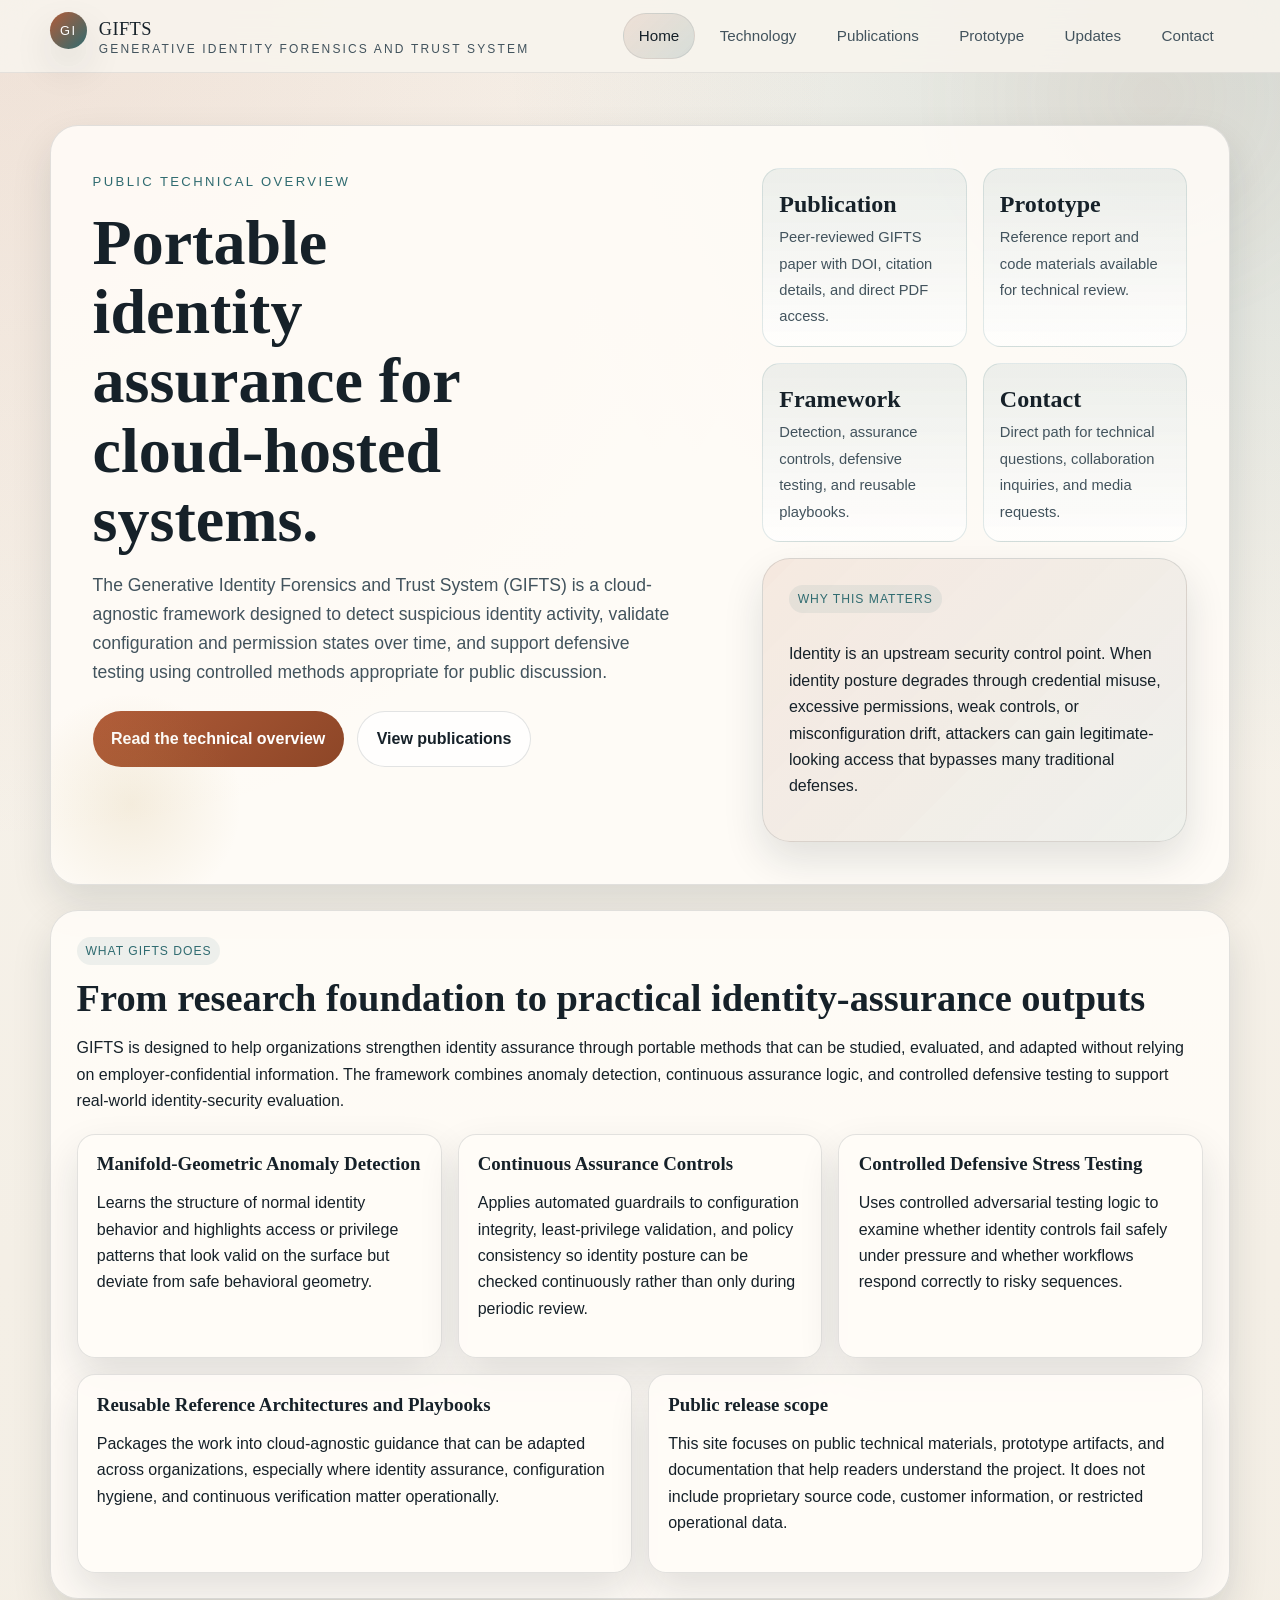
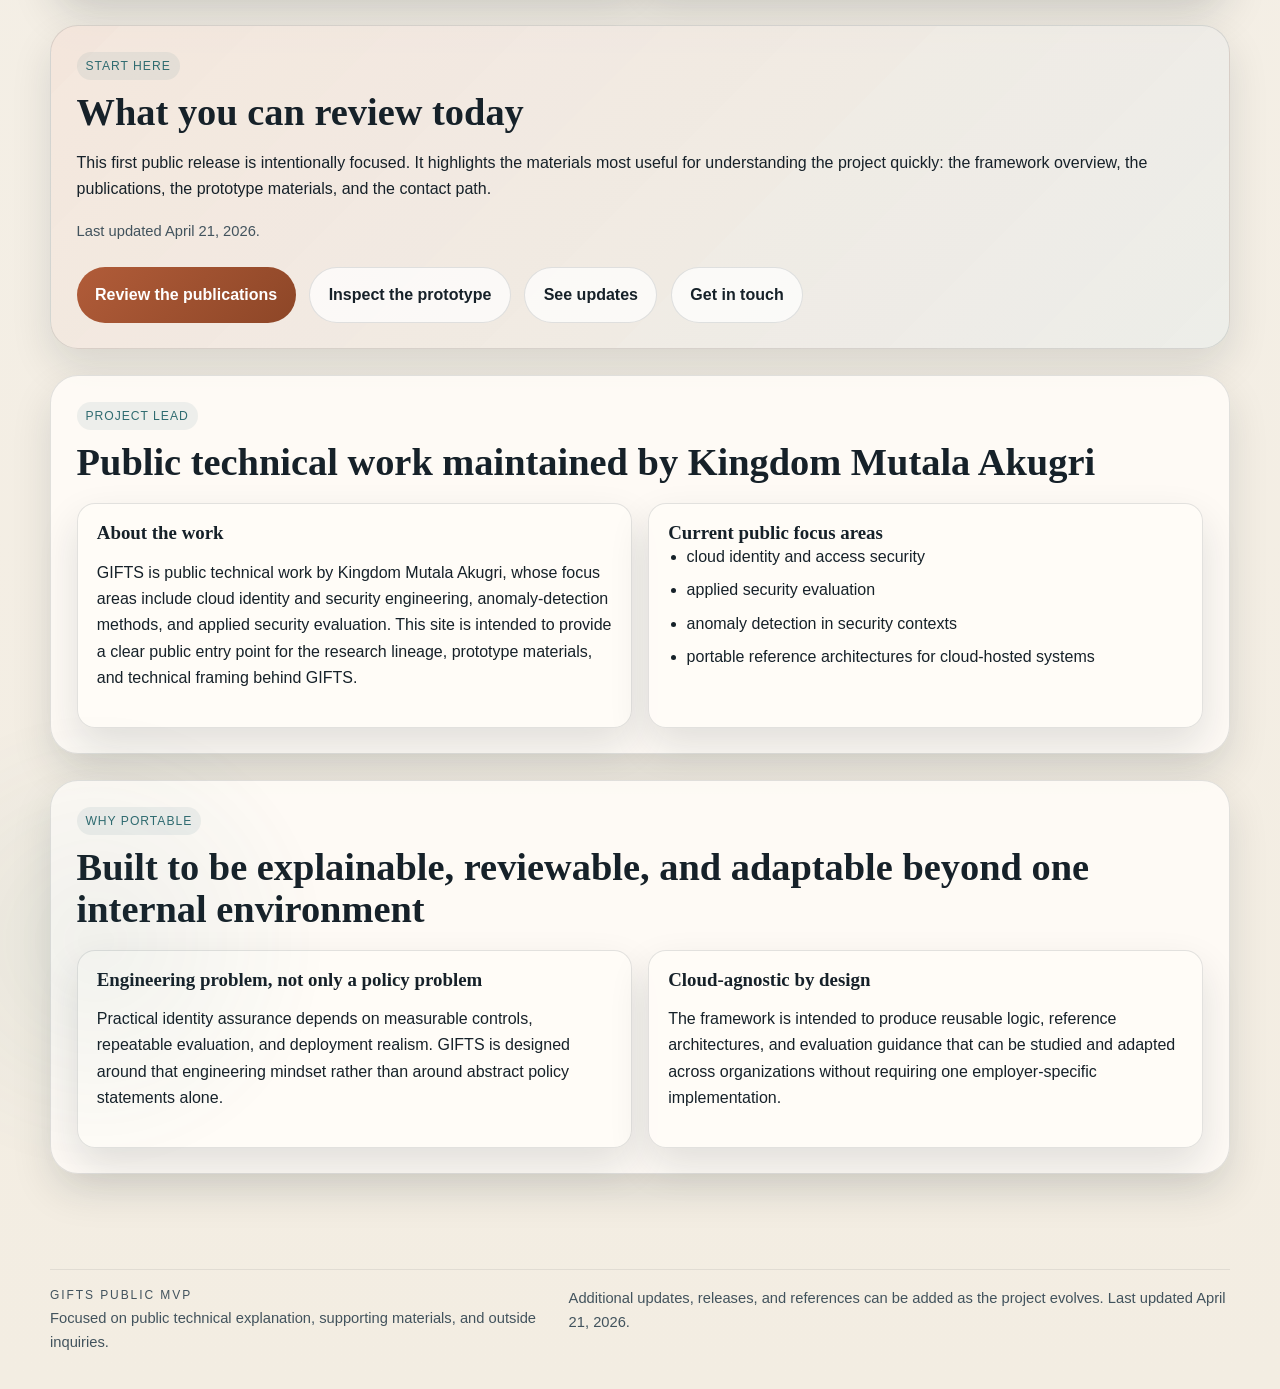
==== index.html @ 87188f66 "Add site icon and branded share card" ====
<!doctype html>
<html lang="en">
  <head>
    <meta charset="utf-8">
    <meta name="viewport" content="width=device-width, initial-scale=1">
    <title>GIFTS | Portable Identity Assurance</title>
    <meta name="author" content="Kingdom Mutala Akugri">
    <meta name="theme-color" content="#f4efe6">
    <meta
      name="description"
      content="GIFTS is a portable, cloud-agnostic identity-assurance framework for detecting suspicious identity activity, validating configuration and permission states, and supporting defensive testing in cloud-hosted systems."
    >
    <link rel="canonical" href="https://kakugri.github.io/gifts-site/">
    <meta property="og:title" content="GIFTS | Portable Identity Assurance">
    <meta
      property="og:description"
      content="Public technical overview of GIFTS, a portable identity-assurance framework for anomaly detection, continuous assurance, and defensive testing."
    >
    <meta property="og:type" content="website">
    <meta property="og:url" content="https://kakugri.github.io/gifts-site/">
    <meta property="og:site_name" content="GIFTS">
    <meta name="twitter:card" content="summary">
    <meta name="twitter:title" content="GIFTS | Portable Identity Assurance">
    <meta
      name="twitter:description"
      content="Public technical overview of GIFTS, a portable identity-assurance framework for anomaly detection, continuous assurance, and defensive testing."
    >
    <link rel="icon" href="favicon.svg" sizes="any" type="image/svg+xml">
    <meta property="og:image" content="https://kakugri.github.io/gifts-site/assets/gifts-social-card.svg">
    <meta property="og:image:type" content="image/svg+xml">
    <meta property="og:image:width" content="1200">
    <meta property="og:image:height" content="630">
    <meta property="og:image:alt" content="GIFTS public technical overview social card">
    <meta name="twitter:image" content="https://kakugri.github.io/gifts-site/assets/gifts-social-card.svg">
    <meta name="twitter:image:alt" content="GIFTS public technical overview social card">
    <link rel="stylesheet" href="styles.css">
  </head>
  <body>
    <div class="site-shell">
      <header class="topbar">
        <div class="wrap topbar-inner">
          <a class="brand" href="index.html">
            <span class="brand-mark">GI</span>
            <span class="brand-copy">
              <span class="brand-title">GIFTS</span>
              <span class="brand-subtitle">Generative Identity Forensics and Trust System</span>
            </span>
          </a>
          <nav class="nav" aria-label="Primary">
            <a aria-current="page" href="index.html">Home</a>
            <a href="technology.html">Technology</a>
            <a href="publications.html">Publications</a>
            <a href="prototype.html">Prototype</a>
            <a href="updates.html">Updates</a>
            <a href="contact.html">Contact</a>
          </nav>
        </div>
      </header>

      <main>
        <div class="wrap">
          <section class="hero">
            <div>
              <span class="eyebrow">Public technical overview</span>
              <h1>Portable identity assurance for cloud-hosted systems.</h1>
              <p class="lead">
                The Generative Identity Forensics and Trust System (GIFTS) is a cloud-agnostic
                framework designed to detect suspicious identity activity, validate configuration
                and permission states over time, and support defensive testing using controlled
                methods appropriate for public discussion.
              </p>
              <div class="hero-actions">
                <a class="button" href="technology.html">Read the technical overview</a>
                <a class="button-alt" href="publications.html">View publications</a>
              </div>
            </div>

            <aside class="hero-aside">
              <div class="metric-grid">
                <div class="metric">
                  <strong>Publication</strong>
                  <span>Peer-reviewed GIFTS paper with DOI, citation details, and direct PDF access.</span>
                </div>
                <div class="metric">
                  <strong>Prototype</strong>
                  <span>Reference report and code materials available for technical review.</span>
                </div>
                <div class="metric">
                  <strong>Framework</strong>
                  <span>Detection, assurance controls, defensive testing, and reusable playbooks.</span>
                </div>
                <div class="metric">
                  <strong>Contact</strong>
                  <span>Direct path for technical questions, collaboration inquiries, and media requests.</span>
                </div>
              </div>
              <div class="band">
                <span class="label">Why this matters</span>
                <p>
                  Identity is an upstream security control point. When identity posture degrades
                  through credential misuse, excessive permissions, weak controls, or
                  misconfiguration drift, attackers can gain legitimate-looking access that
                  bypasses many traditional defenses.
                </p>
              </div>
            </aside>
          </section>

          <section class="section section-card">
            <span class="label">What GIFTS does</span>
            <h2>From research foundation to practical identity-assurance outputs</h2>
            <p>
              GIFTS is designed to help organizations strengthen identity assurance through
              portable methods that can be studied, evaluated, and adapted without relying on
              employer-confidential information. The framework combines anomaly detection,
              continuous assurance logic, and controlled defensive testing to support real-world
              identity-security evaluation.
            </p>

            <div class="card-grid" style="margin-top: 1.2rem;">
              <article class="grid-card">
                <h3>Manifold-Geometric Anomaly Detection</h3>
                <p>
                  Learns the structure of normal identity behavior and highlights access or
                  privilege patterns that look valid on the surface but deviate from safe
                  behavioral geometry.
                </p>
              </article>

              <article class="grid-card">
                <h3>Continuous Assurance Controls</h3>
                <p>
                  Applies automated guardrails to configuration integrity, least-privilege
                  validation, and policy consistency so identity posture can be checked
                  continuously rather than only during periodic review.
                </p>
              </article>

              <article class="grid-card">
                <h3>Controlled Defensive Stress Testing</h3>
                <p>
                  Uses controlled adversarial testing logic to examine whether identity controls
                  fail safely under pressure and whether workflows respond correctly to risky
                  sequences.
                </p>
              </article>

              <article class="grid-card wide">
                <h3>Reusable Reference Architectures and Playbooks</h3>
                <p>
                  Packages the work into cloud-agnostic guidance that can be adapted across
                  organizations, especially where identity assurance, configuration hygiene, and
                  continuous verification matter operationally.
                </p>
              </article>

              <article class="grid-card wide">
                <h3>Public release scope</h3>
                <p>
                  This site focuses on public technical materials, prototype artifacts, and
                  documentation that help readers understand the project. It does not include
                  proprietary source code, customer information, or restricted operational data.
                </p>
              </article>
            </div>
          </section>

          <section class="section band">
            <span class="label">Start here</span>
            <h2>What you can review today</h2>
            <p>
              This first public release is intentionally focused. It highlights the materials most
              useful for understanding the project quickly: the framework overview, the
              publications, the prototype materials, and the contact path.
            </p>
            <p class="fine-print">Last updated April 21, 2026.</p>
            <div class="button-row">
              <a class="button" href="publications.html">Review the publications</a>
              <a class="button-alt" href="prototype.html">Inspect the prototype</a>
              <a class="button-alt" href="updates.html">See updates</a>
              <a class="button-alt" href="contact.html">Get in touch</a>
            </div>
          </section>

          <section class="section section-card">
            <span class="label">Project lead</span>
            <h2>Public technical work maintained by Kingdom Mutala Akugri</h2>
            <div class="card-grid" style="margin-top: 1.2rem;">
              <article class="grid-card wide">
                <h3>About the work</h3>
                <p>
                  GIFTS is public technical work by Kingdom Mutala Akugri, whose focus areas
                  include cloud identity and security engineering, anomaly-detection methods, and
                  applied security evaluation. This site is intended to provide a clear public
                  entry point for the research lineage, prototype materials, and technical framing
                  behind GIFTS.
                </p>
              </article>
              <article class="grid-card wide">
                <h3>Current public focus areas</h3>
                <ul class="stack-list">
                  <li>cloud identity and access security</li>
                  <li>applied security evaluation</li>
                  <li>anomaly detection in security contexts</li>
                  <li>portable reference architectures for cloud-hosted systems</li>
                </ul>
              </article>
            </div>
          </section>

          <section class="section section-card">
            <span class="label">Why portable</span>
            <h2>Built to be explainable, reviewable, and adaptable beyond one internal environment</h2>
            <div class="card-grid" style="margin-top: 1.2rem;">
              <article class="grid-card wide">
                <h3>Engineering problem, not only a policy problem</h3>
                <p>
                  Practical identity assurance depends on measurable controls, repeatable
                  evaluation, and deployment realism. GIFTS is designed around that engineering
                  mindset rather than around abstract policy statements alone.
                </p>
              </article>
              <article class="grid-card wide">
                <h3>Cloud-agnostic by design</h3>
                <p>
                  The framework is intended to produce reusable logic, reference architectures, and
                  evaluation guidance that can be studied and adapted across organizations without
                  requiring one employer-specific implementation.
                </p>
              </article>
            </div>
          </section>
        </div>
      </main>

      <footer class="footer">
        <div class="wrap footer-inner">
          <div>
            <div class="small-caps">GIFTS public MVP</div>
            <div>Focused on public technical explanation, supporting materials, and outside inquiries.</div>
          </div>
          <div class="fine-print">
            Additional updates, releases, and references can be added as the project evolves. Last
            updated April 21, 2026.
          </div>
        </div>
      </footer>
    </div>
  </body>
</html>
---- styles.css ----
:root {
  --paper: #f4efe6;
  --paper-strong: #fbf7f1;
  --ink: #162129;
  --ink-soft: #42535d;
  --accent: #b15c39;
  --accent-deep: #8d4627;
  --teal: #2f6b70;
  --gold: #b89447;
  --line: rgba(22, 33, 41, 0.12);
  --shadow: 0 18px 40px rgba(17, 34, 40, 0.12);
  --radius-lg: 28px;
  --radius-md: 18px;
  --radius-sm: 12px;
  --max: 1180px;
  --heading-font: "Iowan Old Style", "Palatino Linotype", "Book Antiqua", Palatino, serif;
  --body-font: "Gill Sans", "Trebuchet MS", Verdana, sans-serif;
}

* {
  box-sizing: border-box;
}

html {
  scroll-behavior: smooth;
}

body {
  margin: 0;
  font-family: var(--body-font);
  color: var(--ink);
  background:
    radial-gradient(circle at top left, rgba(177, 92, 57, 0.12), transparent 26%),
    radial-gradient(circle at top right, rgba(47, 107, 112, 0.16), transparent 24%),
    linear-gradient(180deg, #f8f4ed 0%, var(--paper) 42%, #f3ede2 100%);
  line-height: 1.65;
}

a {
  color: inherit;
}

img {
  max-width: 100%;
}

.site-shell {
  position: relative;
  overflow: hidden;
}

.site-shell::before,
.site-shell::after {
  content: "";
  position: absolute;
  inset: auto;
  width: 32rem;
  height: 32rem;
  border-radius: 50%;
  pointer-events: none;
  filter: blur(10px);
  opacity: 0.42;
}

.site-shell::before {
  top: -10rem;
  right: -8rem;
  background: radial-gradient(circle, rgba(177, 92, 57, 0.16) 0%, transparent 68%);
}

.site-shell::after {
  bottom: 12rem;
  left: -10rem;
  background: radial-gradient(circle, rgba(47, 107, 112, 0.16) 0%, transparent 66%);
}

.wrap {
  width: min(calc(100% - 2rem), var(--max));
  margin: 0 auto;
}

.topbar {
  position: sticky;
  top: 0;
  z-index: 40;
  backdrop-filter: blur(16px);
  background: rgba(248, 244, 237, 0.88);
  border-bottom: 1px solid rgba(22, 33, 41, 0.08);
}

.topbar-inner {
  display: flex;
  align-items: center;
  justify-content: space-between;
  gap: 1.25rem;
  min-height: 4.5rem;
}

.brand {
  text-decoration: none;
  display: inline-flex;
  align-items: baseline;
  gap: 0.75rem;
}

.brand-mark {
  display: inline-flex;
  align-items: center;
  justify-content: center;
  width: 2.3rem;
  height: 2.3rem;
  border-radius: 50%;
  background: linear-gradient(135deg, var(--accent), var(--teal));
  color: white;
  font-size: 0.8rem;
  letter-spacing: 0.12em;
  text-transform: uppercase;
  box-shadow: var(--shadow);
}

.brand-copy {
  display: grid;
  gap: 0.08rem;
}

.brand-title {
  font-family: var(--heading-font);
  font-size: 1.15rem;
  line-height: 1;
  letter-spacing: 0.02em;
}

.brand-subtitle {
  font-size: 0.75rem;
  text-transform: uppercase;
  letter-spacing: 0.18em;
  color: var(--ink-soft);
}

.nav {
  display: flex;
  flex-wrap: wrap;
  justify-content: flex-end;
  gap: 0.5rem;
}

.nav a {
  text-decoration: none;
  padding: 0.58rem 0.95rem;
  border-radius: 999px;
  color: var(--ink-soft);
  font-size: 0.95rem;
  border: 1px solid transparent;
  transition: 140ms ease;
}

.nav a:hover,
.nav a:focus-visible {
  border-color: rgba(22, 33, 41, 0.1);
  color: var(--ink);
  background: rgba(255, 255, 255, 0.55);
}

.nav a[aria-current="page"] {
  background: linear-gradient(135deg, rgba(177, 92, 57, 0.12), rgba(47, 107, 112, 0.16));
  color: var(--ink);
  border-color: rgba(22, 33, 41, 0.08);
}

main {
  padding: 3.25rem 0 4.5rem;
}

.hero,
.page-hero,
.section-card,
.band,
.grid-card,
.timeline-card,
.contact-card,
.publication-card,
.prototype-card {
  position: relative;
  background: rgba(255, 252, 247, 0.88);
  border: 1px solid var(--line);
  box-shadow: var(--shadow);
}

.hero {
  display: grid;
  grid-template-columns: 1.2fr 0.8fr;
  gap: 2rem;
  padding: 2.6rem;
  border-radius: var(--radius-lg);
  overflow: hidden;
}

.hero::after,
.page-hero::after {
  content: "";
  position: absolute;
  inset: auto auto -2rem -2rem;
  width: 14rem;
  height: 14rem;
  border-radius: 50%;
  background: radial-gradient(circle, rgba(184, 148, 71, 0.14), transparent 70%);
  pointer-events: none;
}

.eyebrow {
  display: inline-block;
  font-size: 0.82rem;
  text-transform: uppercase;
  letter-spacing: 0.18em;
  color: var(--teal);
  margin-bottom: 1rem;
}

h1,
h2,
h3 {
  margin: 0;
  font-family: var(--heading-font);
  font-weight: 600;
  line-height: 1.08;
}

h1 {
  font-size: clamp(2.4rem, 5vw, 4.3rem);
  max-width: 13ch;
}

h2 {
  font-size: clamp(1.65rem, 3vw, 2.45rem);
}

h3 {
  font-size: 1.18rem;
}

.lead {
  font-size: 1.1rem;
  color: var(--ink-soft);
  max-width: 60ch;
}

.hero-actions,
.button-row {
  display: flex;
  flex-wrap: wrap;
  gap: 0.85rem;
  margin-top: 1.5rem;
}

.button,
.button-alt {
  display: inline-flex;
  align-items: center;
  justify-content: center;
  gap: 0.5rem;
  text-decoration: none;
  padding: 0.86rem 1.15rem;
  border-radius: 999px;
  font-weight: 600;
  transition: 140ms ease;
}

.button {
  background: linear-gradient(135deg, var(--accent), var(--accent-deep));
  color: white;
}

.button-alt {
  border: 1px solid rgba(22, 33, 41, 0.12);
  color: var(--ink);
  background: rgba(255, 255, 255, 0.72);
}

.button:hover,
.button:focus-visible,
.button-alt:hover,
.button-alt:focus-visible {
  transform: translateY(-1px);
}

.hero-aside {
  display: grid;
  gap: 1rem;
  align-content: start;
}

.metric-grid,
.card-grid,
.publication-grid,
.contact-grid {
  display: grid;
  gap: 1rem;
}

.metric-grid {
  grid-template-columns: repeat(2, minmax(0, 1fr));
}

.metric {
  padding: 1rem;
  border-radius: var(--radius-md);
  background: linear-gradient(180deg, rgba(47, 107, 112, 0.08), rgba(255, 255, 255, 0.72));
  border: 1px solid rgba(47, 107, 112, 0.14);
}

.metric strong {
  display: block;
  font-size: 1.5rem;
  font-family: var(--heading-font);
}

.metric span {
  color: var(--ink-soft);
  font-size: 0.92rem;
}

.page-hero {
  padding: 2.25rem 2.3rem;
  border-radius: var(--radius-lg);
  margin-bottom: 1.75rem;
}

.page-hero p {
  margin-bottom: 0;
}

.section {
  margin-top: 1.6rem;
}

.section-card,
.band {
  padding: 1.6rem;
  border-radius: var(--radius-lg);
}

.band {
  background:
    linear-gradient(135deg, rgba(177, 92, 57, 0.12), rgba(47, 107, 112, 0.08)),
    rgba(255, 252, 247, 0.82);
}

.card-grid {
  grid-template-columns: repeat(12, minmax(0, 1fr));
}

.grid-card,
.publication-card,
.prototype-card,
.contact-card,
.timeline-card {
  padding: 1.2rem;
  border-radius: var(--radius-md);
}

.grid-card {
  grid-column: span 4;
}

.grid-card.wide {
  grid-column: span 6;
}

.publication-grid {
  grid-template-columns: repeat(2, minmax(0, 1fr));
}

.contact-grid {
  grid-template-columns: repeat(3, minmax(0, 1fr));
}

.label {
  display: inline-block;
  padding: 0.25rem 0.55rem;
  border-radius: 999px;
  background: rgba(47, 107, 112, 0.08);
  color: var(--teal);
  font-size: 0.76rem;
  letter-spacing: 0.08em;
  text-transform: uppercase;
  margin-bottom: 0.8rem;
}

.inline-email {
  color: var(--accent-deep);
  font-weight: 600;
  text-decoration-thickness: 0.08em;
}

.inline-list,
.stack-list {
  margin: 0;
  padding-left: 1.15rem;
}

.stack-list li + li,
.inline-list li + li {
  margin-top: 0.45rem;
}

.timeline {
  display: grid;
  gap: 1rem;
}

.timeline-card {
  border-left: 4px solid rgba(177, 92, 57, 0.45);
}

.cta-strip {
  display: grid;
  grid-template-columns: 1fr auto;
  gap: 1rem;
  align-items: center;
}

.fine-print {
  color: var(--ink-soft);
  font-size: 0.92rem;
}

.footer {
  padding: 1.4rem 0 2.2rem;
  color: var(--ink-soft);
  font-size: 0.92rem;
}

.footer-inner {
  display: flex;
  justify-content: space-between;
  gap: 1rem;
  border-top: 1px solid rgba(22, 33, 41, 0.08);
  padding-top: 1rem;
}

.small-caps {
  text-transform: uppercase;
  letter-spacing: 0.16em;
  font-size: 0.75rem;
  color: var(--ink-soft);
}

@media (max-width: 960px) {
  .hero,
  .cta-strip,
  .publication-grid,
  .contact-grid {
    grid-template-columns: 1fr;
  }

  .metric-grid {
    grid-template-columns: repeat(2, minmax(0, 1fr));
  }

  .grid-card,
  .grid-card.wide {
    grid-column: span 12;
  }

  .topbar-inner,
  .footer-inner {
    flex-direction: column;
    align-items: flex-start;
  }
}

@media (max-width: 640px) {
  body {
    line-height: 1.58;
  }

  main {
    padding-top: 2rem;
  }

  .hero,
  .page-hero,
  .section-card,
  .band {
    padding: 1.3rem;
  }

  .metric-grid {
    grid-template-columns: 1fr;
  }

  .nav {
    justify-content: flex-start;
  }
}
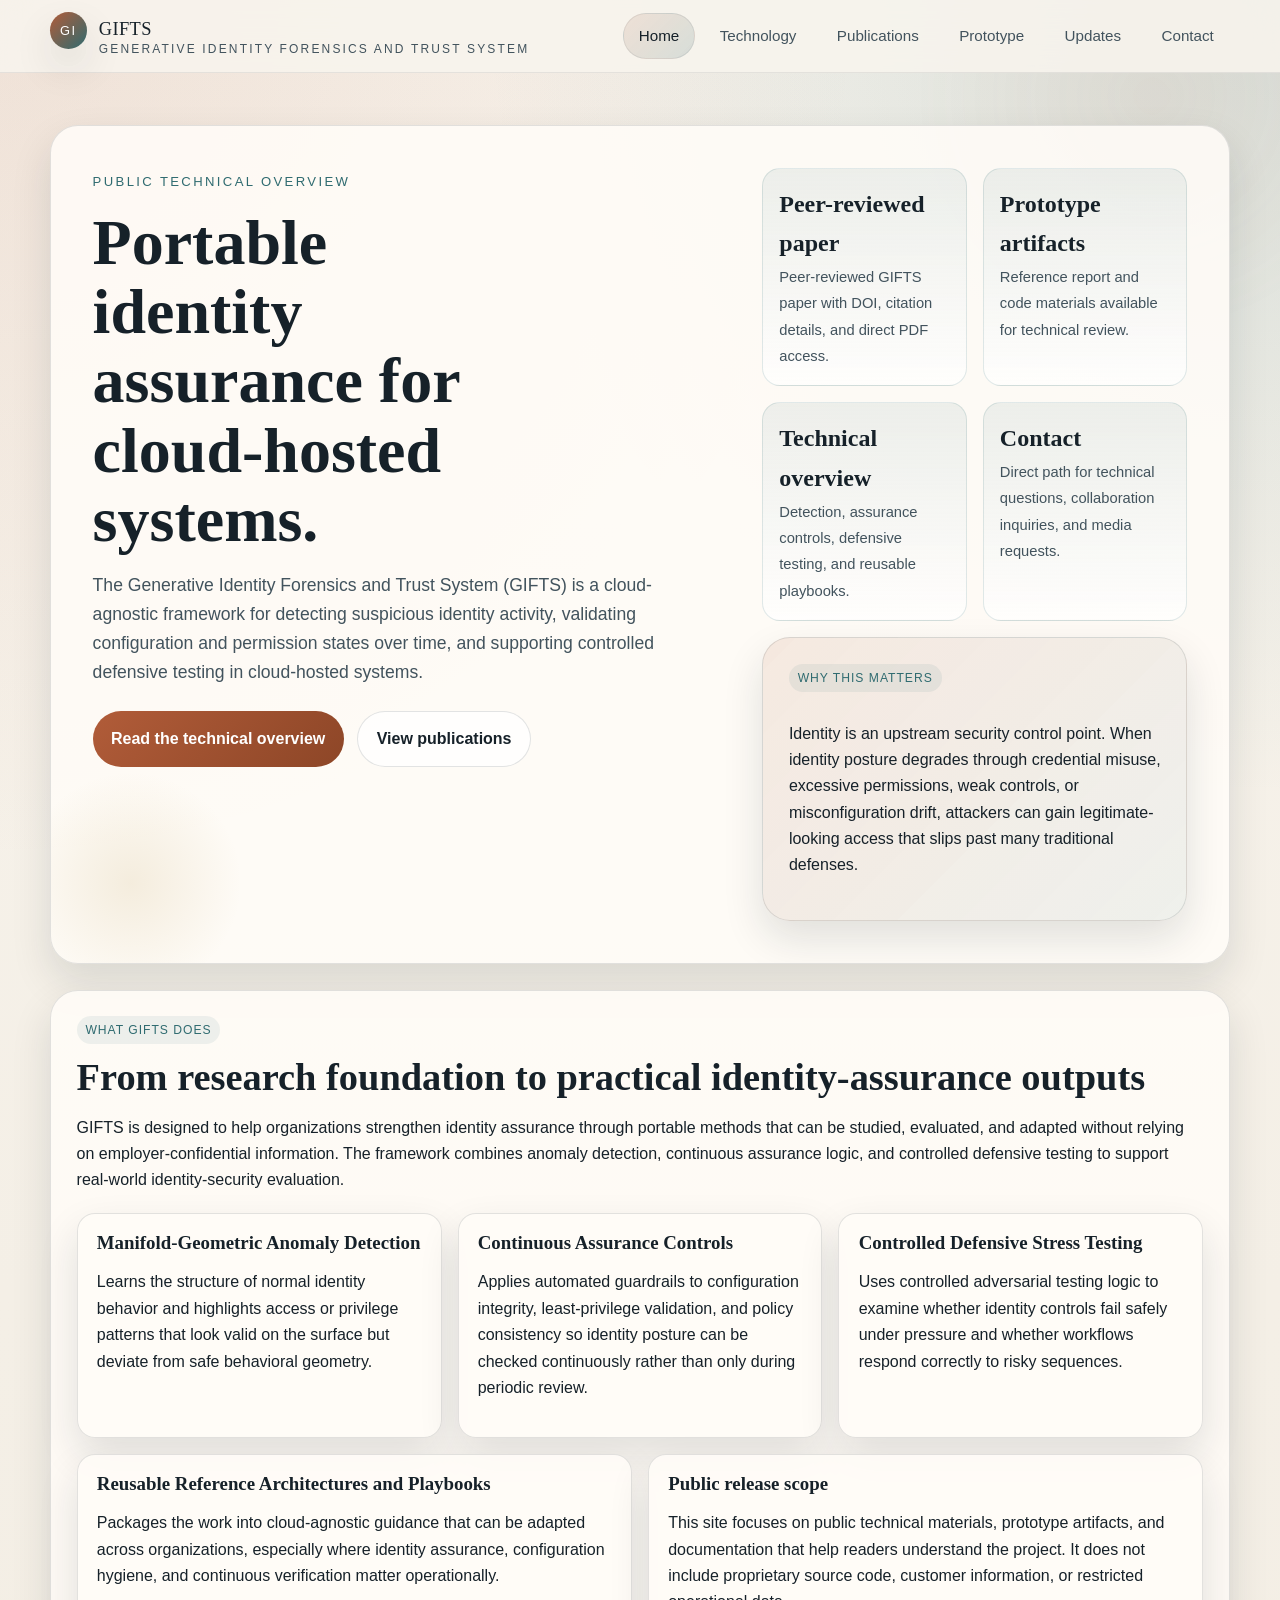
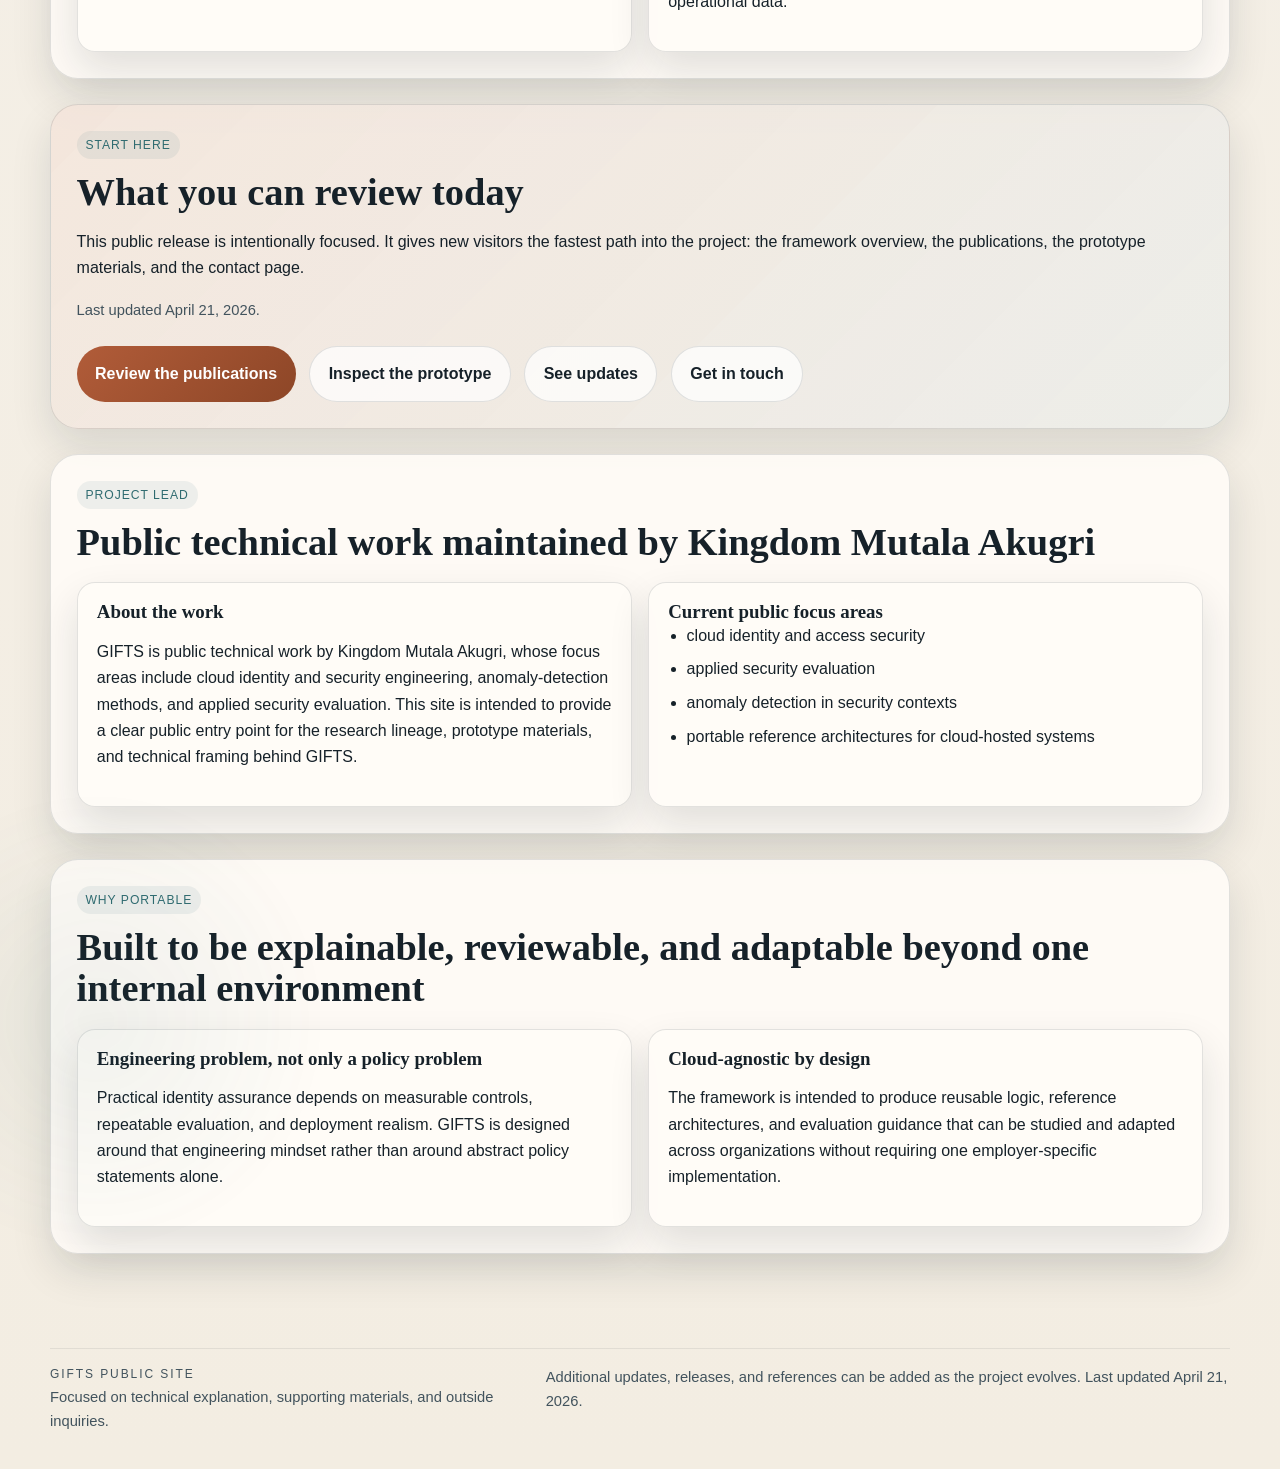
==== commit 2a14ee8e: "Polish public site copy for visitors" ====
--- a/index.html
+++ b/index.html
@@ -30,9 +30,9 @@
     <meta property="og:image:type" content="image/svg+xml">
     <meta property="og:image:width" content="1200">
     <meta property="og:image:height" content="630">
-    <meta property="og:image:alt" content="GIFTS public technical overview social card">
+    <meta property="og:image:alt" content="GIFTS public site share card">
     <meta name="twitter:image" content="https://kakugri.github.io/gifts-site/assets/gifts-social-card.svg">
-    <meta name="twitter:image:alt" content="GIFTS public technical overview social card">
+    <meta name="twitter:image:alt" content="GIFTS public site share card">
     <link rel="stylesheet" href="styles.css">
   </head>
   <body>
@@ -65,9 +65,9 @@
               <h1>Portable identity assurance for cloud-hosted systems.</h1>
               <p class="lead">
                 The Generative Identity Forensics and Trust System (GIFTS) is a cloud-agnostic
-                framework designed to detect suspicious identity activity, validate configuration
-                and permission states over time, and support defensive testing using controlled
-                methods appropriate for public discussion.
+                framework for detecting suspicious identity activity, validating configuration and
+                permission states over time, and supporting controlled defensive testing in
+                cloud-hosted systems.
               </p>
               <div class="hero-actions">
                 <a class="button" href="technology.html">Read the technical overview</a>
@@ -78,15 +78,15 @@
             <aside class="hero-aside">
               <div class="metric-grid">
                 <div class="metric">
-                  <strong>Publication</strong>
+                  <strong>Peer-reviewed paper</strong>
                   <span>Peer-reviewed GIFTS paper with DOI, citation details, and direct PDF access.</span>
                 </div>
                 <div class="metric">
-                  <strong>Prototype</strong>
+                  <strong>Prototype artifacts</strong>
                   <span>Reference report and code materials available for technical review.</span>
                 </div>
                 <div class="metric">
-                  <strong>Framework</strong>
+                  <strong>Technical overview</strong>
                   <span>Detection, assurance controls, defensive testing, and reusable playbooks.</span>
                 </div>
                 <div class="metric">
@@ -99,8 +99,8 @@
                 <p>
                   Identity is an upstream security control point. When identity posture degrades
                   through credential misuse, excessive permissions, weak controls, or
-                  misconfiguration drift, attackers can gain legitimate-looking access that
-                  bypasses many traditional defenses.
+                  misconfiguration drift, attackers can gain legitimate-looking access that slips
+                  past many traditional defenses.
                 </p>
               </div>
             </aside>
@@ -169,9 +169,9 @@
             <span class="label">Start here</span>
             <h2>What you can review today</h2>
             <p>
-              This first public release is intentionally focused. It highlights the materials most
-              useful for understanding the project quickly: the framework overview, the
-              publications, the prototype materials, and the contact path.
+              This public release is intentionally focused. It gives new visitors the fastest path
+              into the project: the framework overview, the publications, the prototype materials,
+              and the contact page.
             </p>
             <p class="fine-print">Last updated April 21, 2026.</p>
             <div class="button-row">
@@ -236,8 +236,8 @@
       <footer class="footer">
         <div class="wrap footer-inner">
           <div>
-            <div class="small-caps">GIFTS public MVP</div>
-            <div>Focused on public technical explanation, supporting materials, and outside inquiries.</div>
+            <div class="small-caps">GIFTS public site</div>
+            <div>Focused on technical explanation, supporting materials, and outside inquiries.</div>
           </div>
           <div class="fine-print">
             Additional updates, releases, and references can be added as the project evolves. Last
--- a/styles.css
+++ b/styles.css
@@ -320,13 +320,38 @@
 }
 
 .page-hero {
-  padding: 2.25rem 2.3rem;
+  display: grid;
+  gap: 0.9rem;
+  align-items: start;
+  padding: clamp(1.85rem, 3.5vw, 2.55rem);
   border-radius: var(--radius-lg);
   margin-bottom: 1.75rem;
+  width: min(100%, 52rem);
+  overflow: hidden;
+}
+
+.page-hero::before {
+  content: "";
+  position: absolute;
+  top: 1.2rem;
+  right: 1.25rem;
+  width: 8.5rem;
+  height: 8.5rem;
+  border-radius: 50%;
+  background: radial-gradient(circle, rgba(47, 107, 112, 0.1) 0%, rgba(47, 107, 112, 0.03) 55%, transparent 72%);
+  pointer-events: none;
+}
+
+.page-hero h1 {
+  max-width: 18ch;
 }
 
 .page-hero p {
   margin-bottom: 0;
+}
+
+.page-hero .lead {
+  max-width: 56ch;
 }
 
 .section {
@@ -485,6 +510,10 @@
     padding: 1.3rem;
   }
 
+  .page-hero h1 {
+    max-width: none;
+  }
+
   .metric-grid {
     grid-template-columns: 1fr;
   }
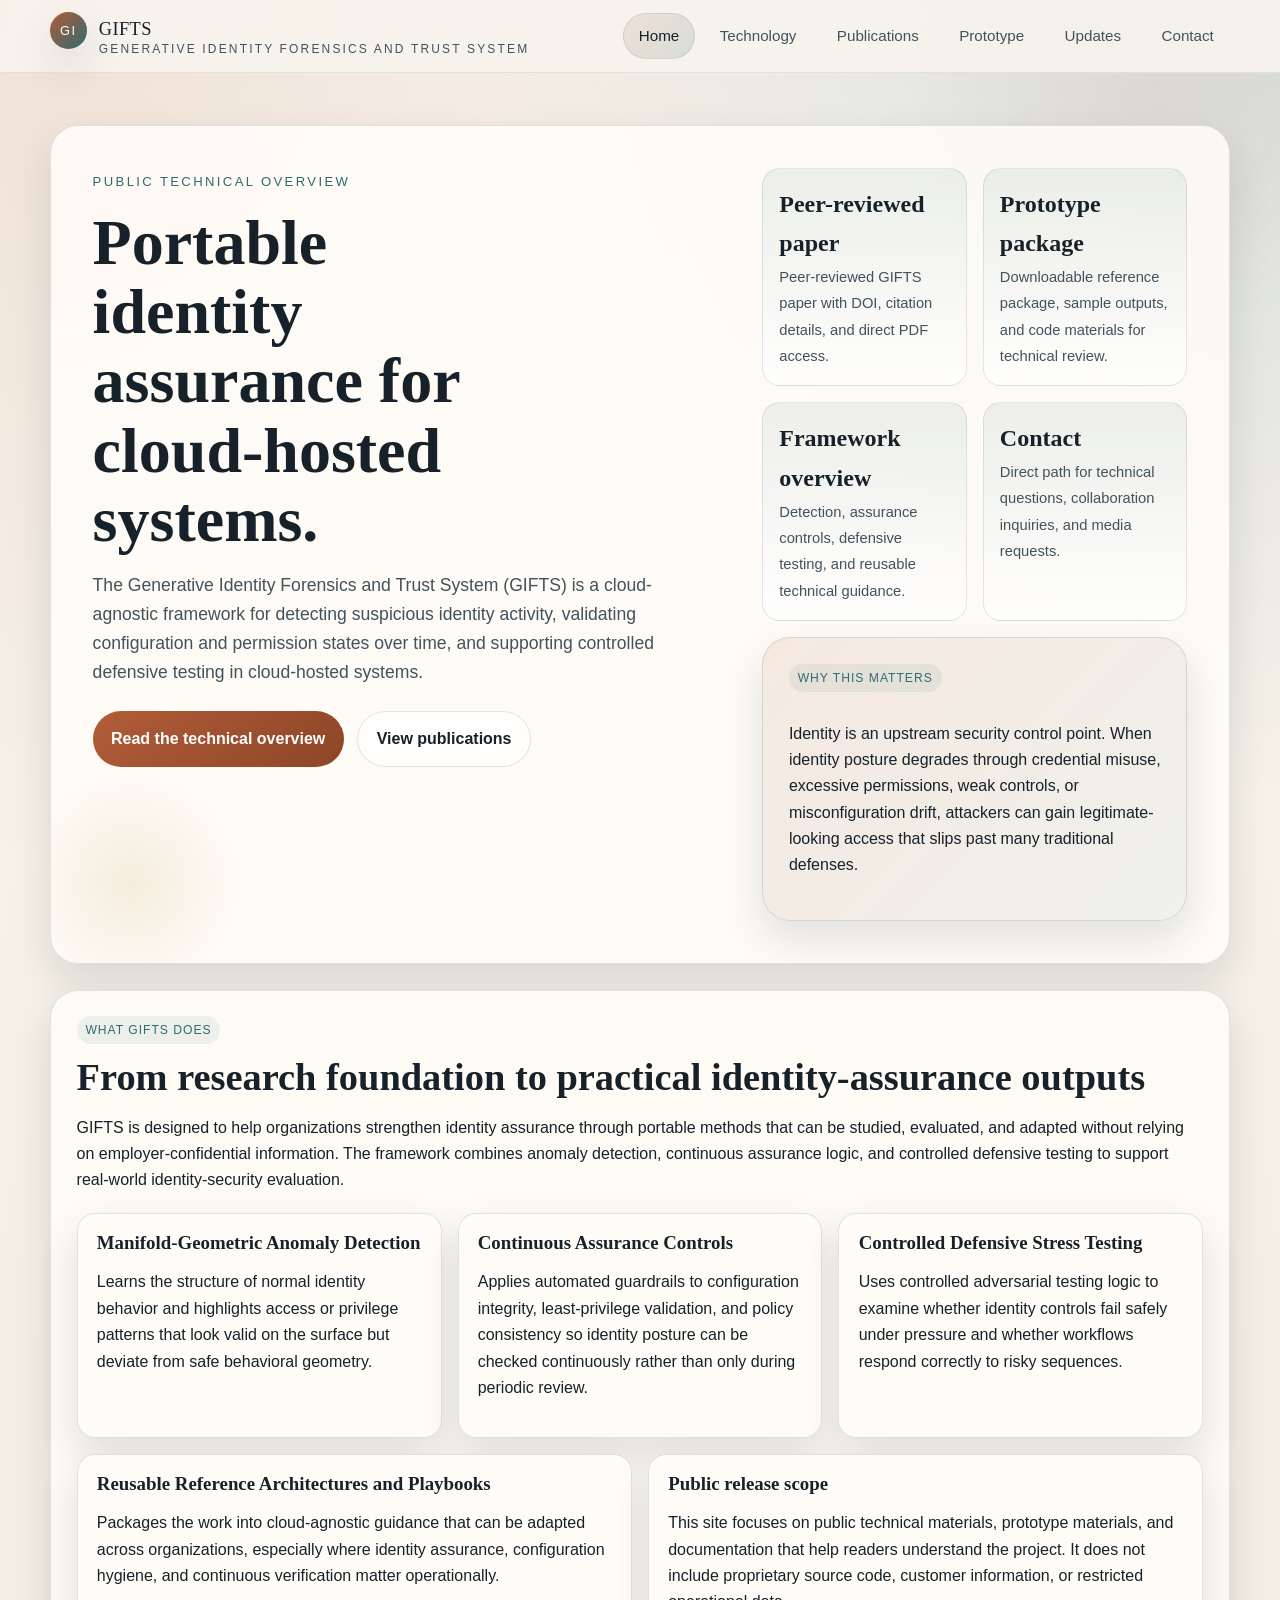
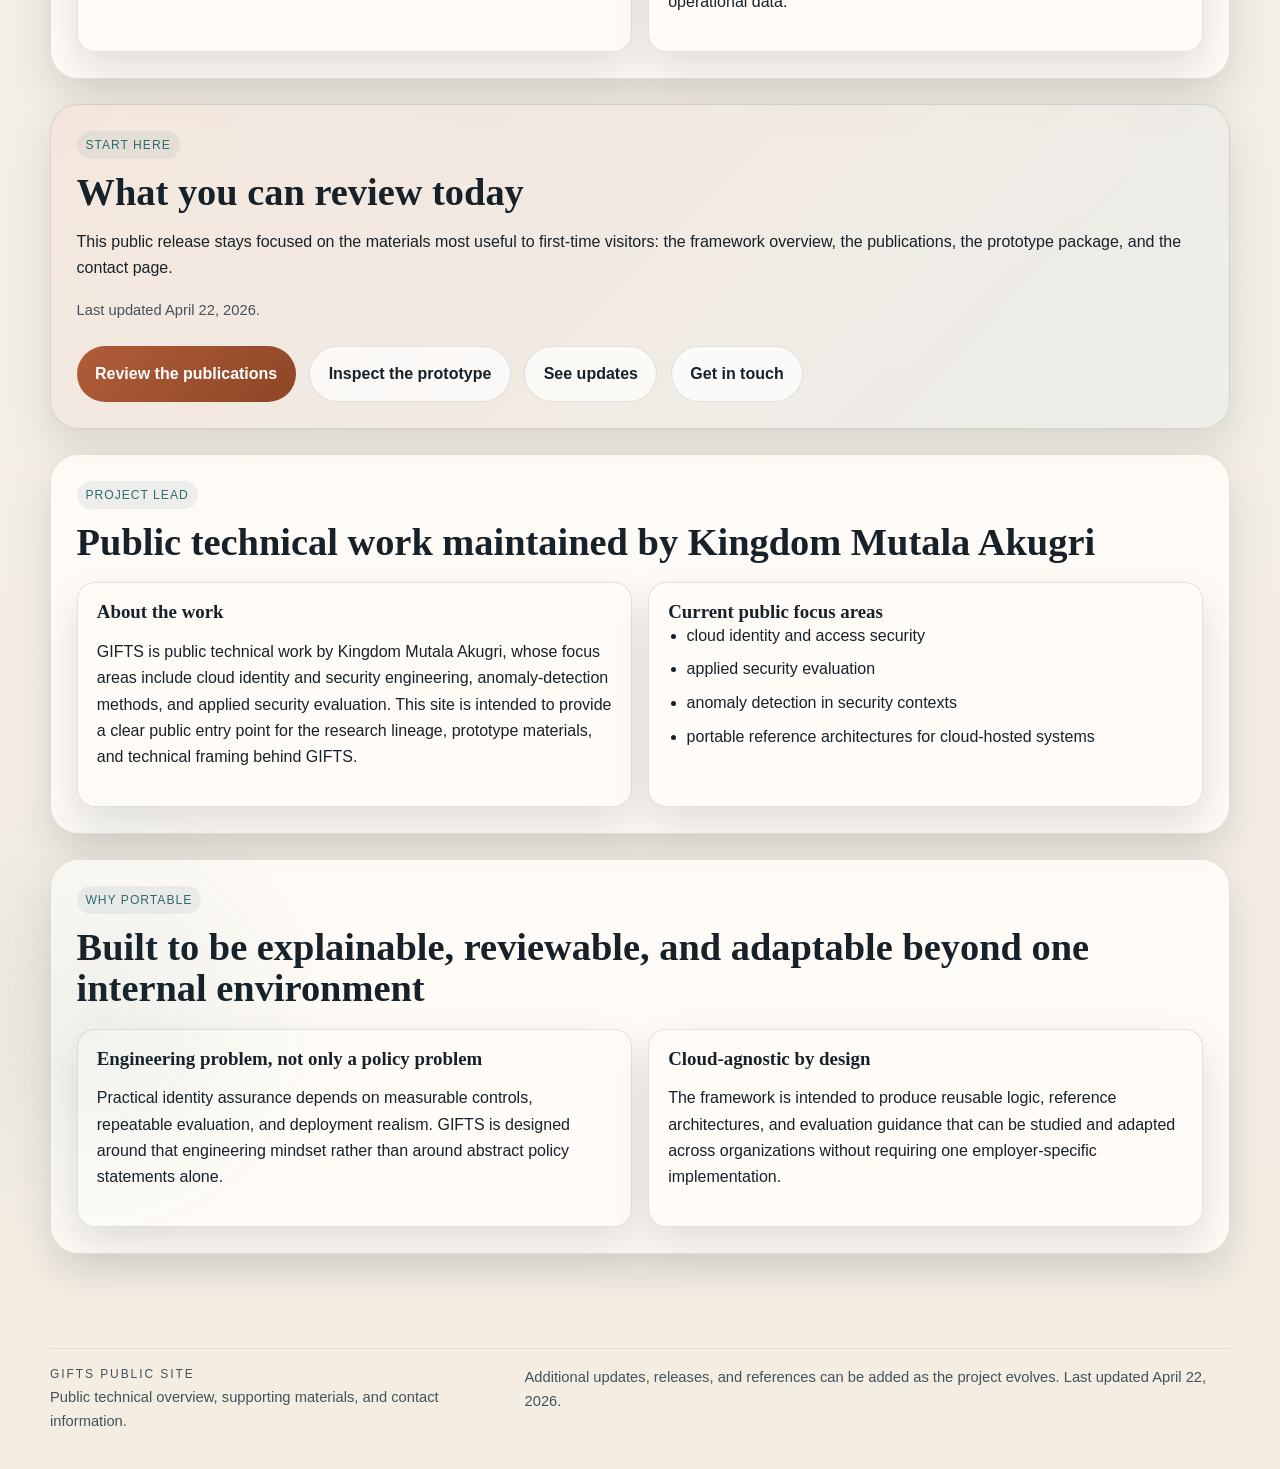
==== commit b593e64f: "Polish public site page copy" ====
--- a/index.html
+++ b/index.html
@@ -82,12 +82,12 @@
                   <span>Peer-reviewed GIFTS paper with DOI, citation details, and direct PDF access.</span>
                 </div>
                 <div class="metric">
-                  <strong>Prototype artifacts</strong>
-                  <span>Reference report and code materials available for technical review.</span>
-                </div>
-                <div class="metric">
-                  <strong>Technical overview</strong>
-                  <span>Detection, assurance controls, defensive testing, and reusable playbooks.</span>
+                  <strong>Prototype package</strong>
+                  <span>Downloadable reference package, sample outputs, and code materials for technical review.</span>
+                </div>
+                <div class="metric">
+                  <strong>Framework overview</strong>
+                  <span>Detection, assurance controls, defensive testing, and reusable technical guidance.</span>
                 </div>
                 <div class="metric">
                   <strong>Contact</strong>
@@ -157,7 +157,7 @@
               <article class="grid-card wide">
                 <h3>Public release scope</h3>
                 <p>
-                  This site focuses on public technical materials, prototype artifacts, and
+                  This site focuses on public technical materials, prototype materials, and
                   documentation that help readers understand the project. It does not include
                   proprietary source code, customer information, or restricted operational data.
                 </p>
@@ -169,11 +169,11 @@
             <span class="label">Start here</span>
             <h2>What you can review today</h2>
             <p>
-              This public release is intentionally focused. It gives new visitors the fastest path
-              into the project: the framework overview, the publications, the prototype materials,
-              and the contact page.
+              This public release stays focused on the materials most useful to first-time
+              visitors: the framework overview, the publications, the prototype package, and the
+              contact page.
             </p>
-            <p class="fine-print">Last updated April 21, 2026.</p>
+            <p class="fine-print">Last updated April 22, 2026.</p>
             <div class="button-row">
               <a class="button" href="publications.html">Review the publications</a>
               <a class="button-alt" href="prototype.html">Inspect the prototype</a>
@@ -237,11 +237,11 @@
         <div class="wrap footer-inner">
           <div>
             <div class="small-caps">GIFTS public site</div>
-            <div>Focused on technical explanation, supporting materials, and outside inquiries.</div>
+            <div>Public technical overview, supporting materials, and contact information.</div>
           </div>
           <div class="fine-print">
             Additional updates, releases, and references can be added as the project evolves. Last
-            updated April 21, 2026.
+            updated April 22, 2026.
           </div>
         </div>
       </footer>
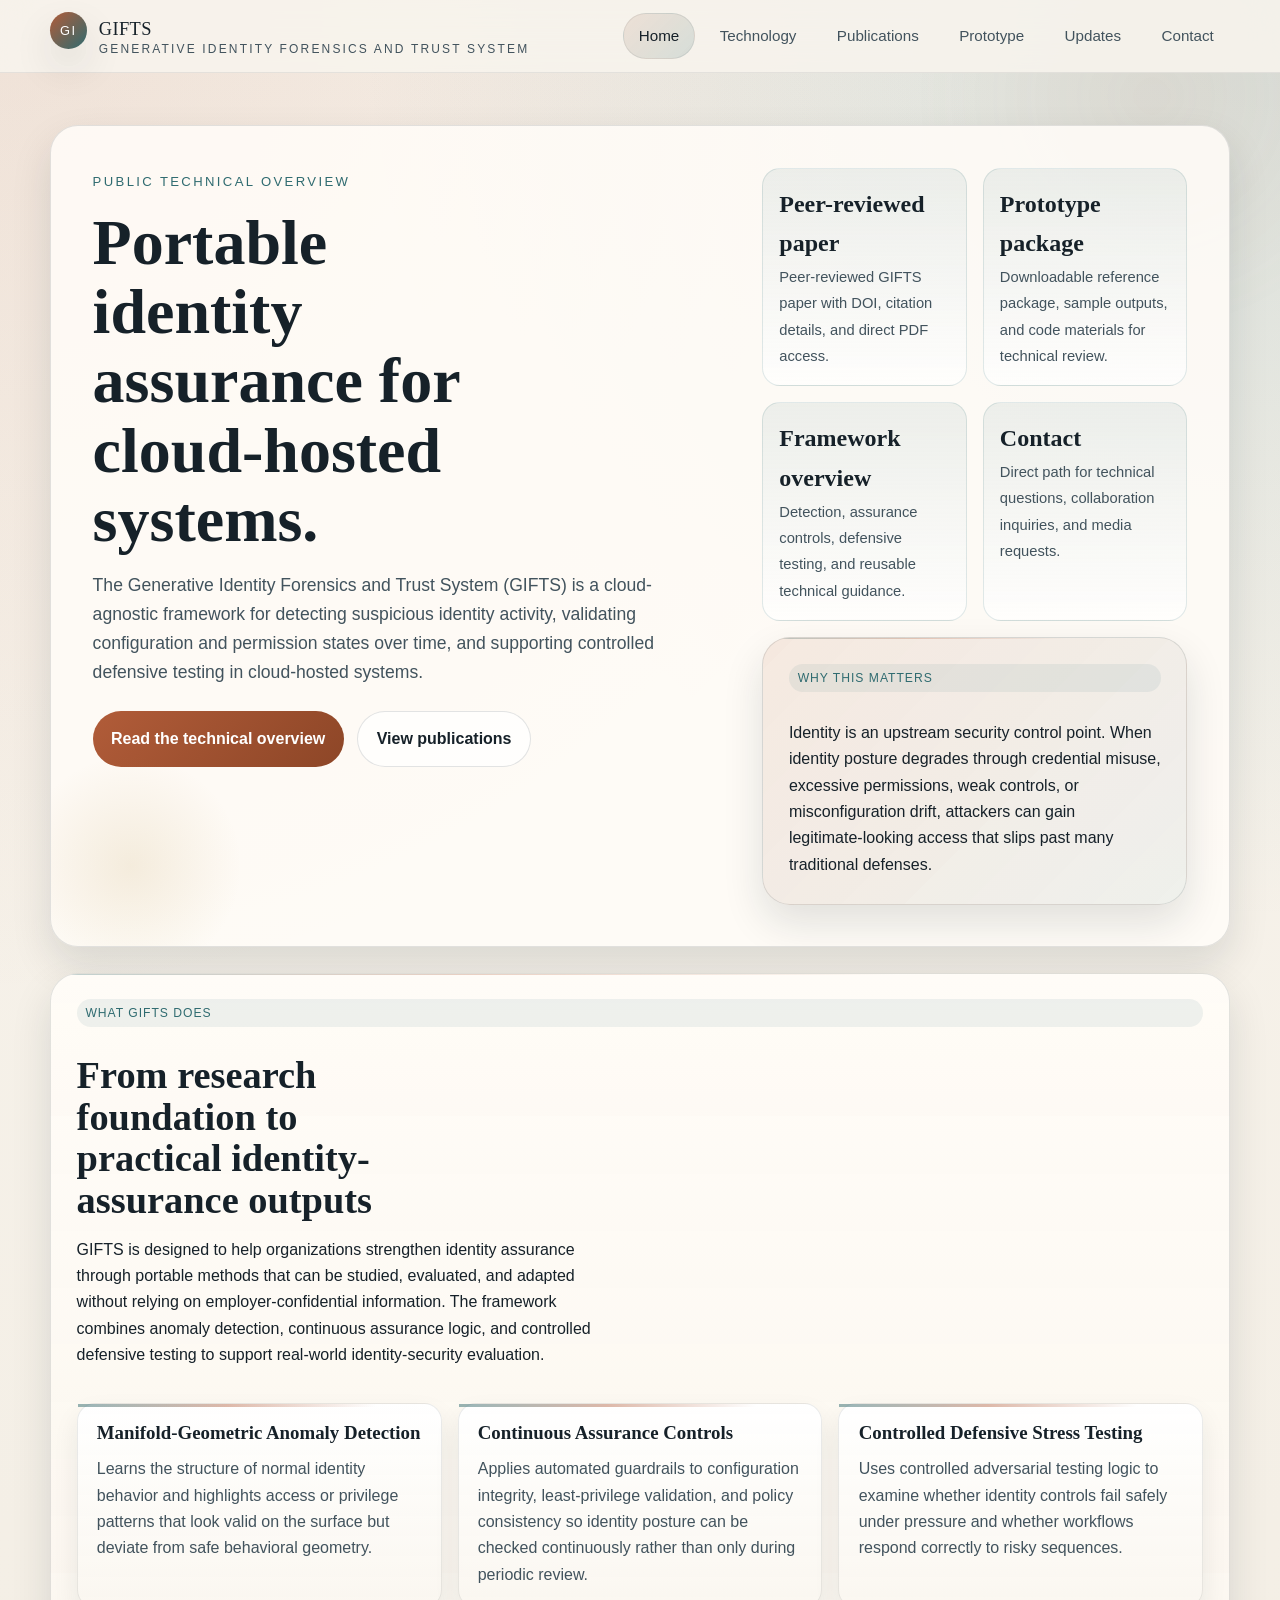
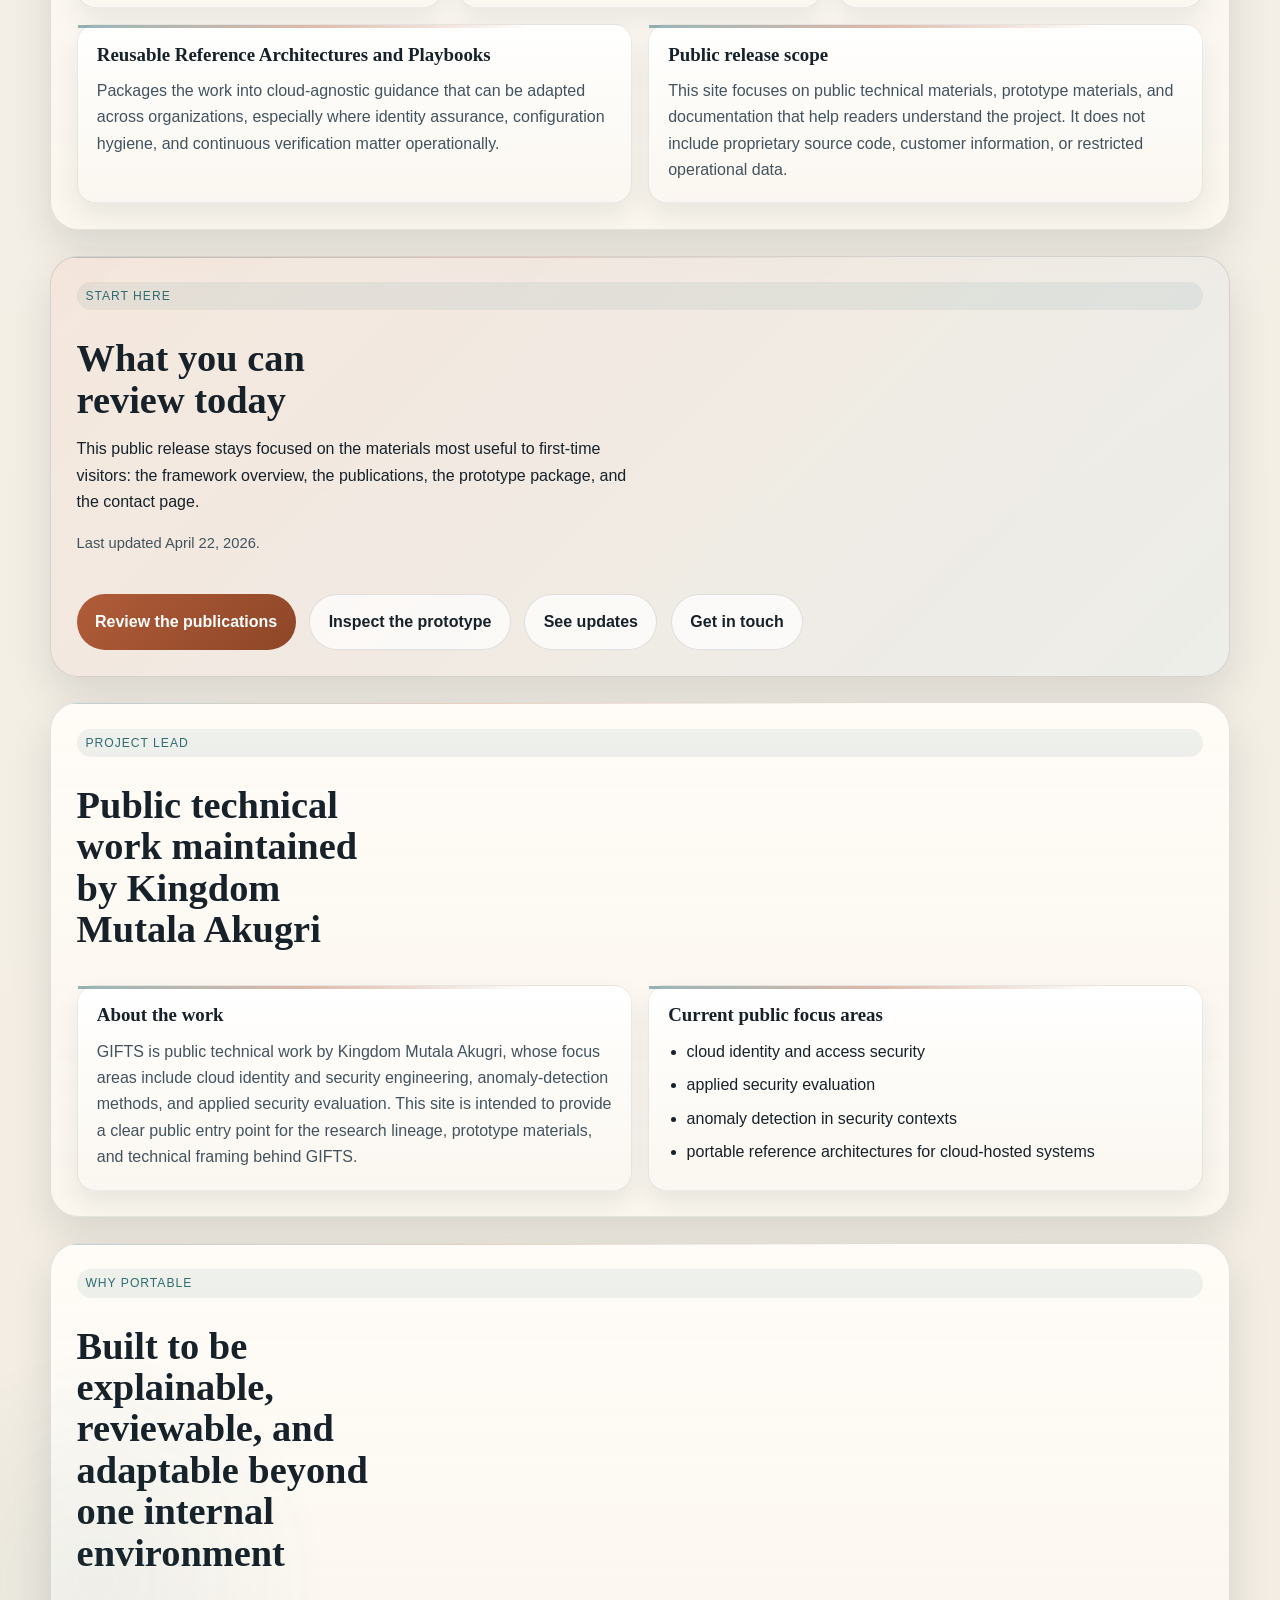
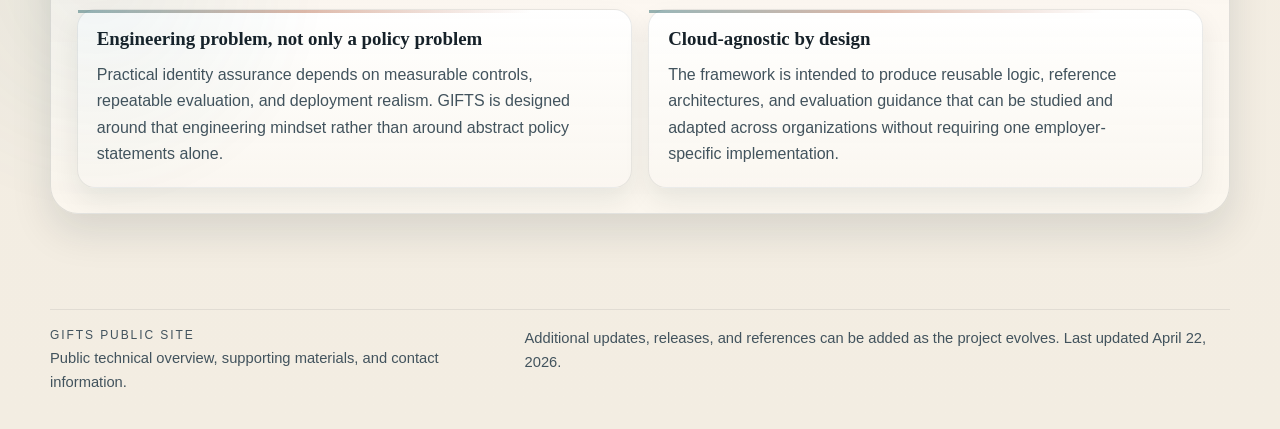
==== commit 88495225: "feat: add GA4 analytics tracking" ====
--- a/index.html
+++ b/index.html
@@ -33,6 +33,14 @@
     <meta property="og:image:alt" content="GIFTS public site share card">
     <meta name="twitter:image" content="https://kakugri.github.io/gifts-site/assets/gifts-social-card.svg">
     <meta name="twitter:image:alt" content="GIFTS public site share card">
+    <!-- Google tag (gtag.js) -->
+    <script async src="https://www.googletagmanager.com/gtag/js?id=G-NG362113J4"></script>
+    <script>
+      window.dataLayer = window.dataLayer || [];
+      function gtag() { dataLayer.push(arguments); }
+      gtag('js', new Date());
+      gtag('config', 'G-NG362113J4');
+    </script>
     <link rel="stylesheet" href="styles.css">
   </head>
   <body>
--- a/styles.css
+++ b/styles.css
@@ -174,16 +174,23 @@
 .hero,
 .page-hero,
 .section-card,
-.band,
+.band {
+  position: relative;
+  background: rgba(255, 252, 247, 0.88);
+  border: 1px solid var(--line);
+  box-shadow: var(--shadow);
+}
+
 .grid-card,
 .timeline-card,
 .contact-card,
 .publication-card,
 .prototype-card {
   position: relative;
-  background: rgba(255, 252, 247, 0.88);
-  border: 1px solid var(--line);
-  box-shadow: var(--shadow);
+  background:
+    linear-gradient(180deg, rgba(255, 255, 255, 0.94), rgba(250, 246, 240, 0.9));
+  border: 1px solid rgba(22, 33, 41, 0.09);
+  box-shadow: 0 12px 26px rgba(17, 34, 40, 0.08);
 }
 
 .hero {
@@ -321,13 +328,17 @@
 
 .page-hero {
   display: grid;
-  gap: 0.9rem;
+  gap: 0.95rem;
   align-items: start;
-  padding: clamp(1.85rem, 3.5vw, 2.55rem);
+  padding: clamp(1.85rem, 3.2vw, 2.55rem);
   border-radius: var(--radius-lg);
   margin-bottom: 1.75rem;
-  width: min(100%, 52rem);
+  width: 100%;
   overflow: hidden;
+  isolation: isolate;
+  background:
+    linear-gradient(180deg, rgba(255, 252, 247, 0.96), rgba(255, 250, 244, 0.9)),
+    rgba(255, 252, 247, 0.88);
 }
 
 .page-hero::before {
@@ -335,15 +346,23 @@
   position: absolute;
   top: 1.2rem;
   right: 1.25rem;
-  width: 8.5rem;
-  height: 8.5rem;
+  width: 8rem;
+  height: 8rem;
   border-radius: 50%;
-  background: radial-gradient(circle, rgba(47, 107, 112, 0.1) 0%, rgba(47, 107, 112, 0.03) 55%, transparent 72%);
+  background:
+    radial-gradient(circle at 35% 35%, rgba(255, 255, 255, 0.66), rgba(255, 255, 255, 0.08) 48%, transparent 70%),
+    radial-gradient(circle at 50% 30%, rgba(47, 107, 112, 0.16), transparent 62%),
+    radial-gradient(circle at 55% 72%, rgba(177, 92, 57, 0.14), transparent 60%);
   pointer-events: none;
+  z-index: 0;
+  opacity: 0.95;
 }
 
 .page-hero h1 {
-  max-width: 18ch;
+  max-width: 14ch;
+  font-size: clamp(2.35rem, 4.2vw, 3.85rem);
+  letter-spacing: -0.02em;
+  text-wrap: balance;
 }
 
 .page-hero p {
@@ -351,7 +370,8 @@
 }
 
 .page-hero .lead {
-  max-width: 56ch;
+  max-width: 54ch;
+  text-wrap: pretty;
 }
 
 .section {
@@ -360,14 +380,58 @@
 
 .section-card,
 .band {
+  display: grid;
+  gap: 0.95rem;
   padding: 1.6rem;
   border-radius: var(--radius-lg);
+  overflow: hidden;
+  isolation: isolate;
+}
+
+.section-card {
+  background:
+    linear-gradient(180deg, rgba(255, 252, 247, 0.96), rgba(250, 245, 237, 0.9)),
+    rgba(255, 252, 247, 0.88);
+}
+
+.section-card::before,
+.band::before {
+  content: "";
+  position: absolute;
+  inset: 0 auto auto 0;
+  width: 100%;
+  height: 1px;
+  background: linear-gradient(90deg, rgba(47, 107, 112, 0.3), rgba(177, 92, 57, 0.28), transparent 72%);
+  pointer-events: none;
 }
 
 .band {
   background:
     linear-gradient(135deg, rgba(177, 92, 57, 0.12), rgba(47, 107, 112, 0.08)),
     rgba(255, 252, 247, 0.82);
+}
+
+.section-card > *,
+.band > * {
+  position: relative;
+  z-index: 1;
+}
+
+.section-card > :is(h2, p, .fine-print),
+.band > :is(h2, p, .fine-print) {
+  margin: 0;
+}
+
+.section-card > h2,
+.band > h2 {
+  max-width: 16ch;
+  text-wrap: balance;
+}
+
+.section-card > p,
+.band > p {
+  max-width: 62ch;
+  text-wrap: pretty;
 }
 
 .card-grid {
@@ -379,10 +443,52 @@
 .prototype-card,
 .contact-card,
 .timeline-card {
+  display: flex;
+  flex-direction: column;
+  gap: 0.8rem;
   padding: 1.2rem;
   border-radius: var(--radius-md);
 }
 
+.grid-card::before,
+.publication-card::before,
+.prototype-card::before,
+.contact-card::before,
+.timeline-card::before {
+  content: "";
+  position: absolute;
+  inset: 0 0 auto 0;
+  height: 3px;
+  background: linear-gradient(90deg, rgba(47, 107, 112, 0.62), rgba(177, 92, 57, 0.54), transparent 82%);
+  opacity: 0.8;
+}
+
+.grid-card > *,
+.publication-card > *,
+.prototype-card > *,
+.contact-card > *,
+.timeline-card > * {
+  margin: 0;
+}
+
+.grid-card p,
+.publication-card p,
+.prototype-card p,
+.contact-card p,
+.timeline-card p {
+  color: var(--ink-soft);
+  text-wrap: pretty;
+}
+
+.grid-card .button-row,
+.publication-card .button-row,
+.prototype-card .button-row,
+.contact-card .button-row,
+.timeline-card .button-row {
+  margin-top: auto;
+  padding-top: 0.2rem;
+}
+
 .grid-card {
   grid-column: span 4;
 }
@@ -393,10 +499,14 @@
 
 .publication-grid {
   grid-template-columns: repeat(2, minmax(0, 1fr));
+  align-items: stretch;
+  margin-top: 1.3rem;
 }
 
 .contact-grid {
   grid-template-columns: repeat(3, minmax(0, 1fr));
+  align-items: stretch;
+  margin-top: 1.6rem;
 }
 
 .label {
@@ -434,14 +544,43 @@
 }
 
 .timeline-card {
-  border-left: 4px solid rgba(177, 92, 57, 0.45);
+  border-left: 4px solid rgba(177, 92, 57, 0.38);
 }
 
 .cta-strip {
   display: grid;
   grid-template-columns: 1fr auto;
   gap: 1rem;
-  align-items: center;
+  align-items: end;
+  padding: 1.25rem;
+  border-radius: var(--radius-md);
+  background:
+    linear-gradient(180deg, rgba(255, 255, 255, 0.78), rgba(248, 242, 233, 0.82));
+  border: 1px solid rgba(22, 33, 41, 0.08);
+  box-shadow: inset 0 1px 0 rgba(255, 255, 255, 0.48);
+}
+
+.cta-strip h2,
+.cta-strip p {
+  margin: 0;
+}
+
+.cta-strip h2 {
+  max-width: 18ch;
+}
+
+.cta-strip .button-row {
+  margin-top: 0;
+  justify-content: flex-end;
+}
+
+.section-card .section-card {
+  gap: 0.85rem;
+  background:
+    linear-gradient(180deg, rgba(255, 255, 255, 0.84), rgba(248, 242, 234, 0.88));
+  box-shadow:
+    inset 0 1px 0 rgba(255, 255, 255, 0.46),
+    0 10px 22px rgba(17, 34, 40, 0.06);
 }
 
 .fine-print {
@@ -487,10 +626,19 @@
     grid-column: span 12;
   }
 
+  .page-hero::before {
+    width: 6.5rem;
+    height: 6.5rem;
+  }
+
   .topbar-inner,
   .footer-inner {
     flex-direction: column;
     align-items: flex-start;
+  }
+
+  .cta-strip .button-row {
+    justify-content: flex-start;
   }
 }
 
@@ -510,8 +658,12 @@
     padding: 1.3rem;
   }
 
+  .page-hero::before {
+    display: none;
+  }
+
   .page-hero h1 {
-    max-width: none;
+    max-width: 15ch;
   }
 
   .metric-grid {
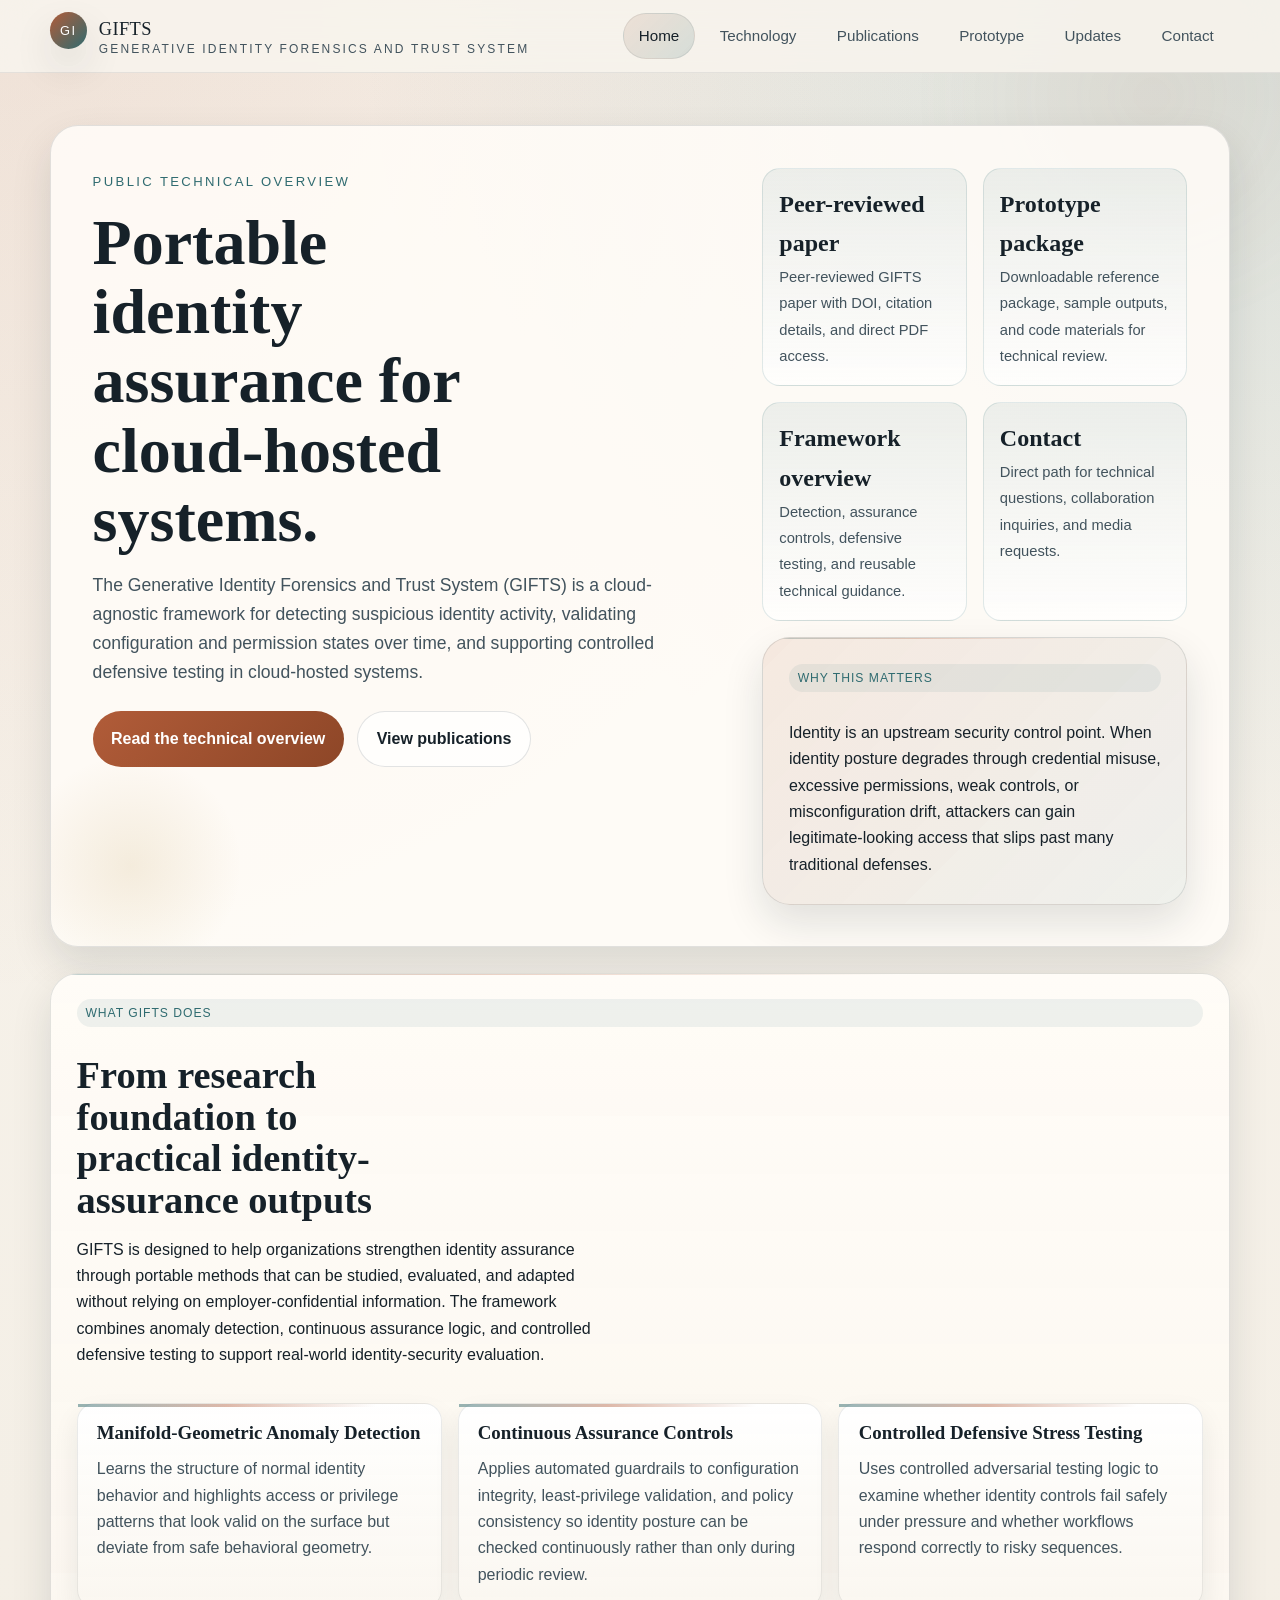
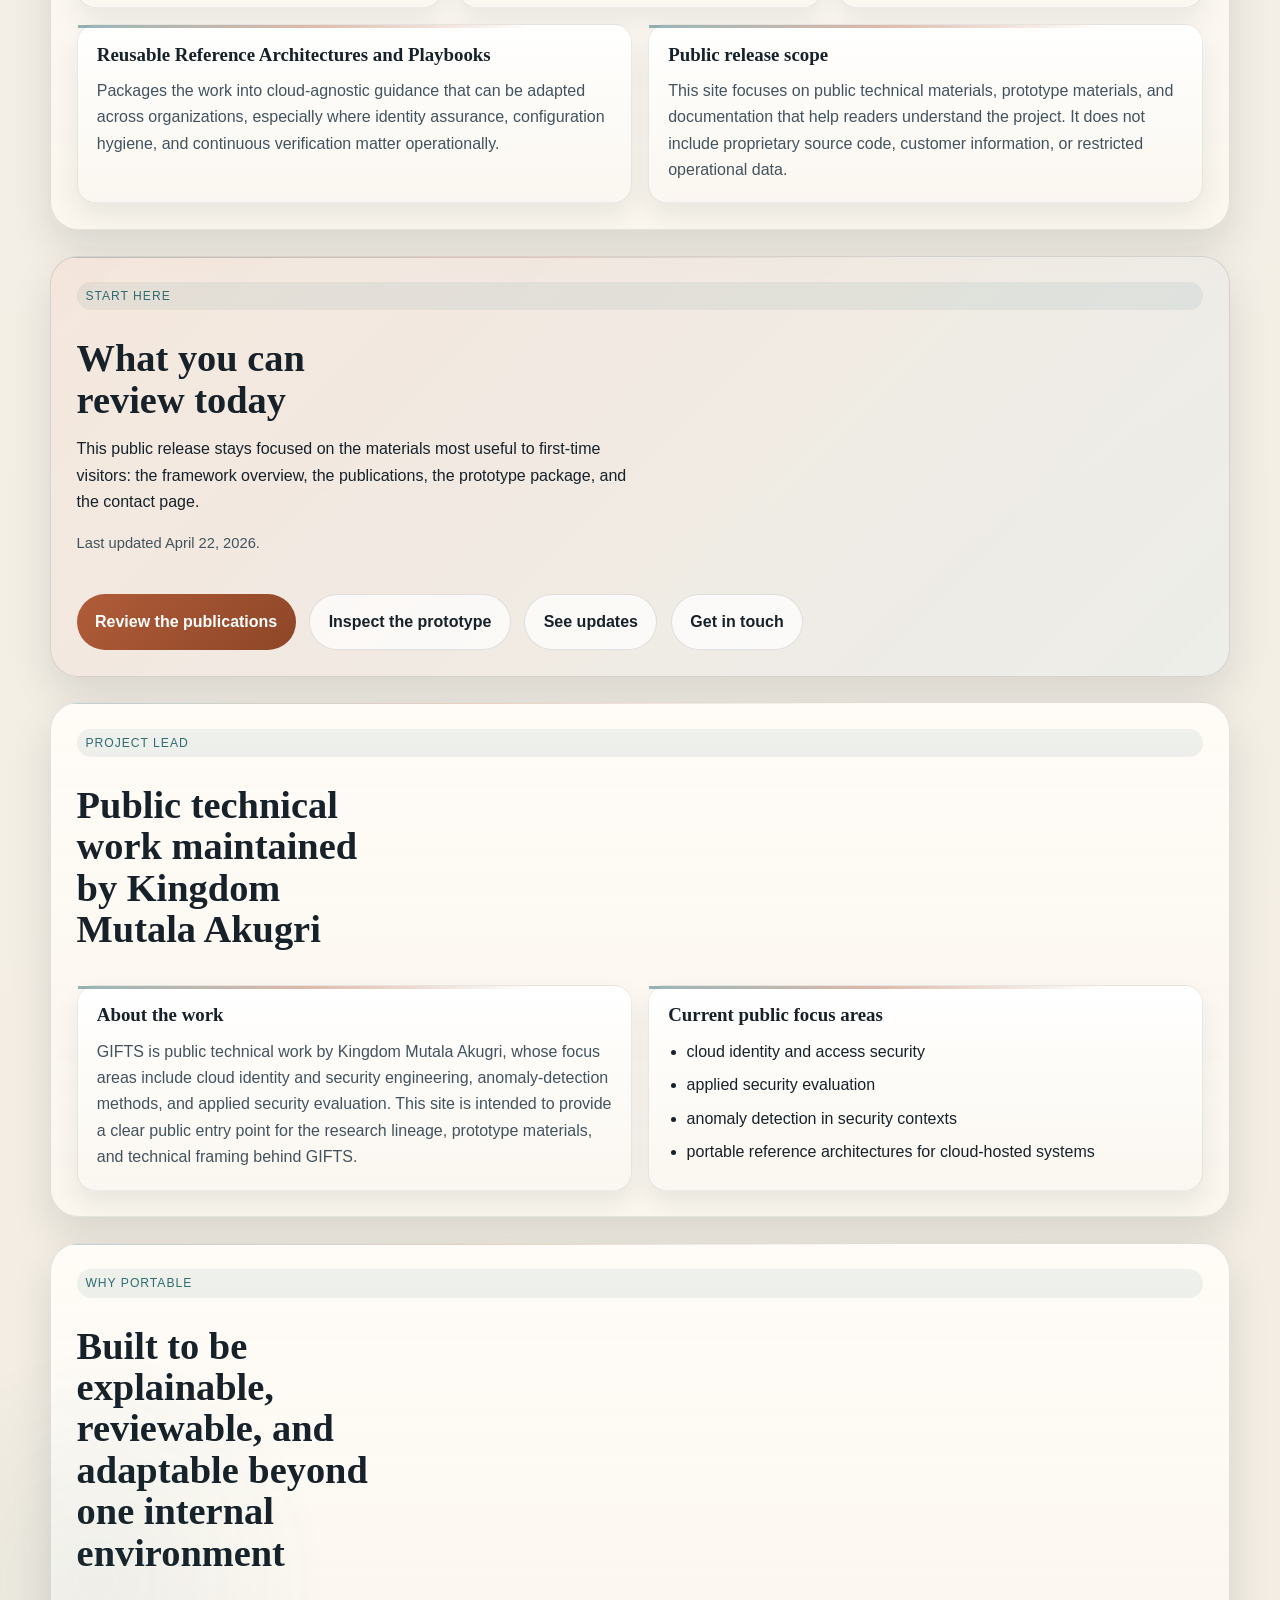
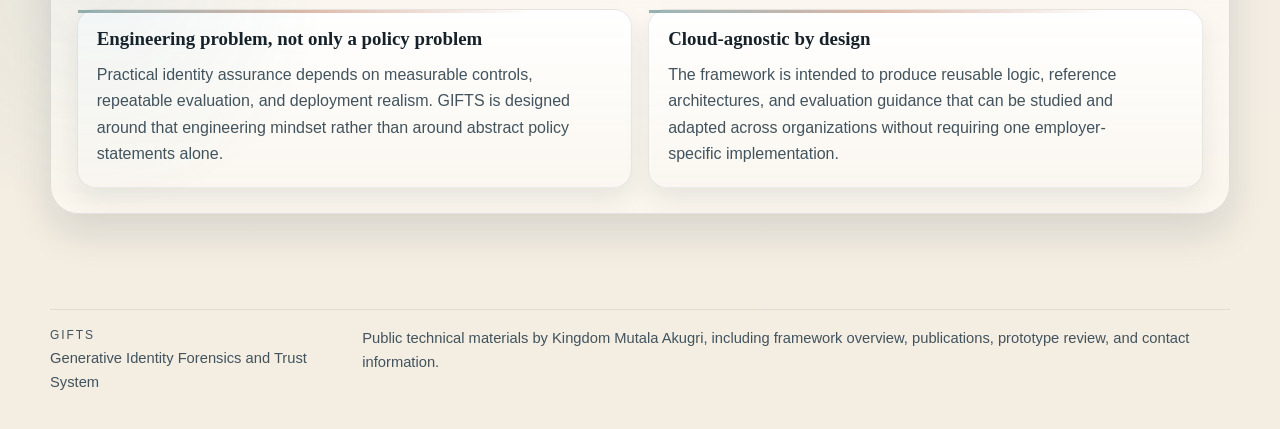
==== commit 3655cfe8: "fix: rewrite GIFTS footer copy" ====
--- a/index.html
+++ b/index.html
@@ -10,14 +10,14 @@
       name="description"
       content="GIFTS is a portable, cloud-agnostic identity-assurance framework for detecting suspicious identity activity, validating configuration and permission states, and supporting defensive testing in cloud-hosted systems."
     >
-    <link rel="canonical" href="https://kakugri.github.io/gifts-site/">
+    <link rel="canonical" href="https://kakugri.dev/gifts-site/">
     <meta property="og:title" content="GIFTS | Portable Identity Assurance">
     <meta
       property="og:description"
       content="Public technical overview of GIFTS, a portable identity-assurance framework for anomaly detection, continuous assurance, and defensive testing."
     >
     <meta property="og:type" content="website">
-    <meta property="og:url" content="https://kakugri.github.io/gifts-site/">
+    <meta property="og:url" content="https://kakugri.dev/gifts-site/">
     <meta property="og:site_name" content="GIFTS">
     <meta name="twitter:card" content="summary">
     <meta name="twitter:title" content="GIFTS | Portable Identity Assurance">
@@ -26,12 +26,12 @@
       content="Public technical overview of GIFTS, a portable identity-assurance framework for anomaly detection, continuous assurance, and defensive testing."
     >
     <link rel="icon" href="favicon.svg" sizes="any" type="image/svg+xml">
-    <meta property="og:image" content="https://kakugri.github.io/gifts-site/assets/gifts-social-card.svg">
+    <meta property="og:image" content="https://kakugri.dev/gifts-site/assets/gifts-social-card.svg">
     <meta property="og:image:type" content="image/svg+xml">
     <meta property="og:image:width" content="1200">
     <meta property="og:image:height" content="630">
     <meta property="og:image:alt" content="GIFTS public site share card">
-    <meta name="twitter:image" content="https://kakugri.github.io/gifts-site/assets/gifts-social-card.svg">
+    <meta name="twitter:image" content="https://kakugri.dev/gifts-site/assets/gifts-social-card.svg">
     <meta name="twitter:image:alt" content="GIFTS public site share card">
     <!-- Google tag (gtag.js) -->
     <script async src="https://www.googletagmanager.com/gtag/js?id=G-NG362113J4"></script>
@@ -47,7 +47,7 @@
     <div class="site-shell">
       <header class="topbar">
         <div class="wrap topbar-inner">
-          <a class="brand" href="index.html">
+          <a class="brand" href="./">
             <span class="brand-mark">GI</span>
             <span class="brand-copy">
               <span class="brand-title">GIFTS</span>
@@ -55,7 +55,7 @@
             </span>
           </a>
           <nav class="nav" aria-label="Primary">
-            <a aria-current="page" href="index.html">Home</a>
+            <a aria-current="page" href="./">Home</a>
             <a href="technology.html">Technology</a>
             <a href="publications.html">Publications</a>
             <a href="prototype.html">Prototype</a>
@@ -244,12 +244,12 @@
       <footer class="footer">
         <div class="wrap footer-inner">
           <div>
-            <div class="small-caps">GIFTS public site</div>
-            <div>Public technical overview, supporting materials, and contact information.</div>
+            <div class="small-caps">GIFTS</div>
+            <div>Generative Identity Forensics and Trust System</div>
           </div>
           <div class="fine-print">
-            Additional updates, releases, and references can be added as the project evolves. Last
-            updated April 22, 2026.
+            Public technical materials by Kingdom Mutala Akugri, including framework overview,
+            publications, prototype review, and contact information.
           </div>
         </div>
       </footer>
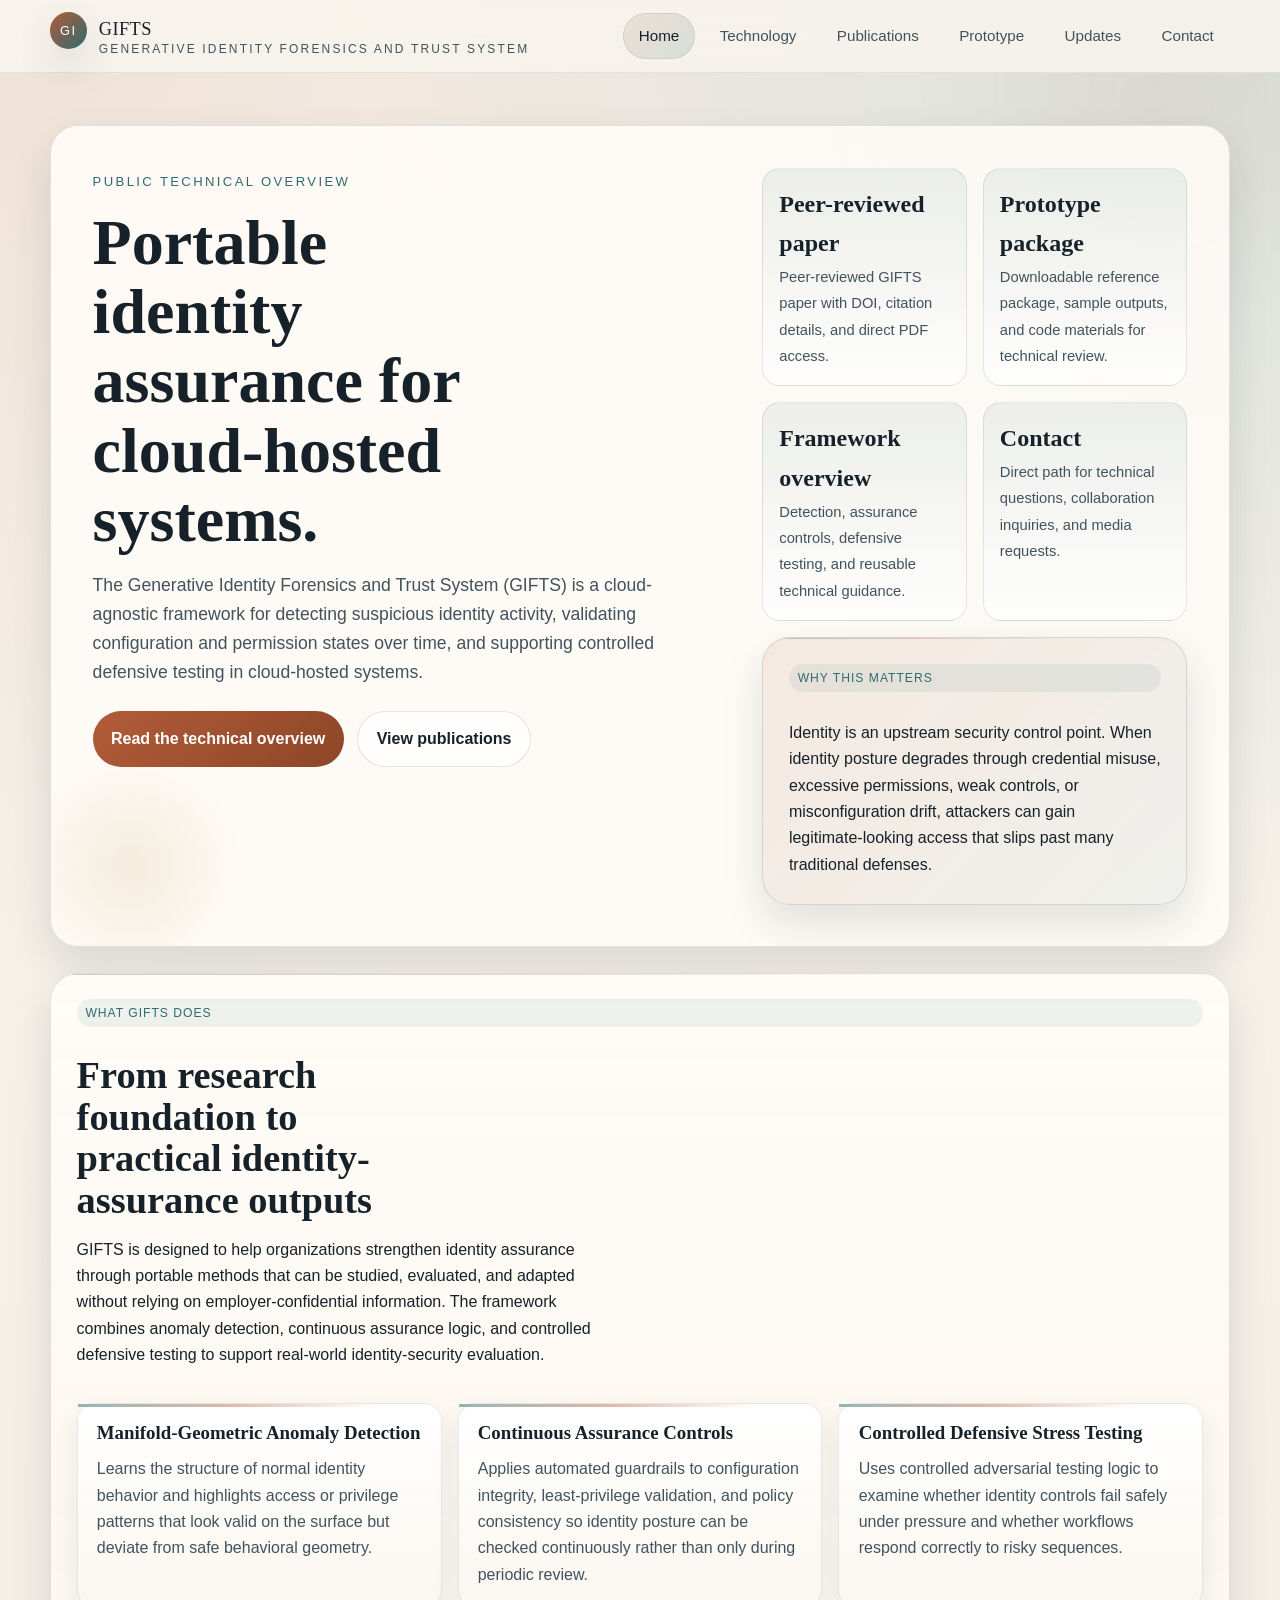
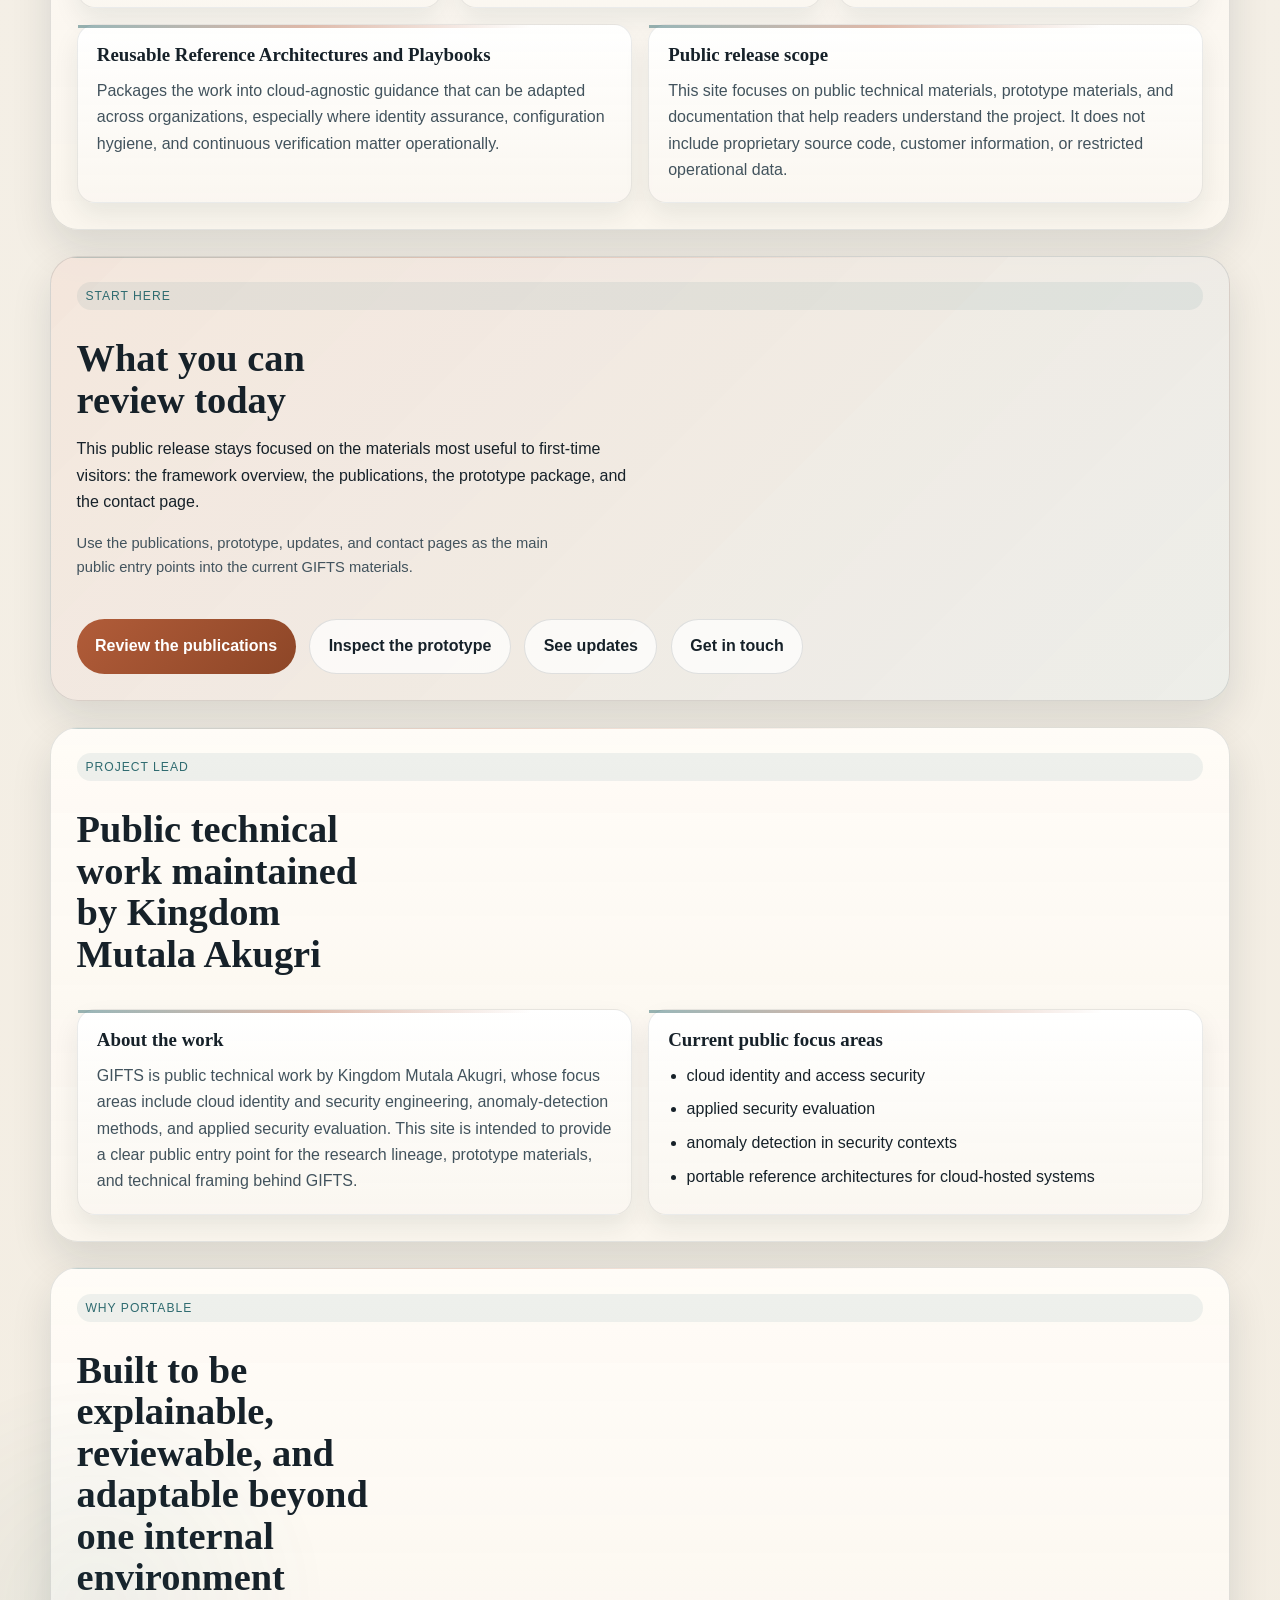
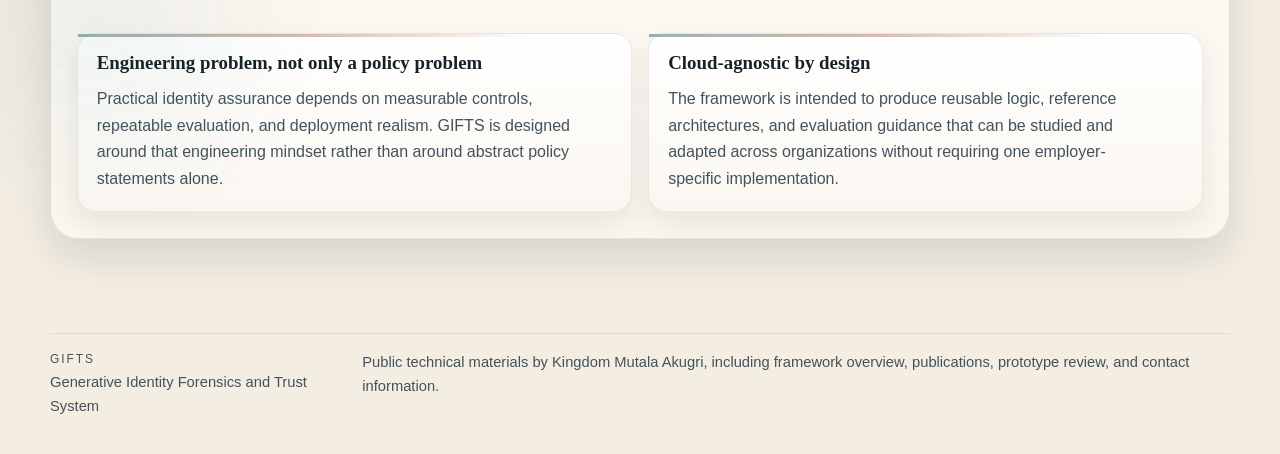
==== commit 565d83a9: "fix: remove stale homepage update date" ====
--- a/index.html
+++ b/index.html
@@ -181,7 +181,10 @@
               visitors: the framework overview, the publications, the prototype package, and the
               contact page.
             </p>
-            <p class="fine-print">Last updated April 22, 2026.</p>
+            <p class="fine-print">
+              Use the publications, prototype, updates, and contact pages as the main public entry
+              points into the current GIFTS materials.
+            </p>
             <div class="button-row">
               <a class="button" href="publications.html">Review the publications</a>
               <a class="button-alt" href="prototype.html">Inspect the prototype</a>
